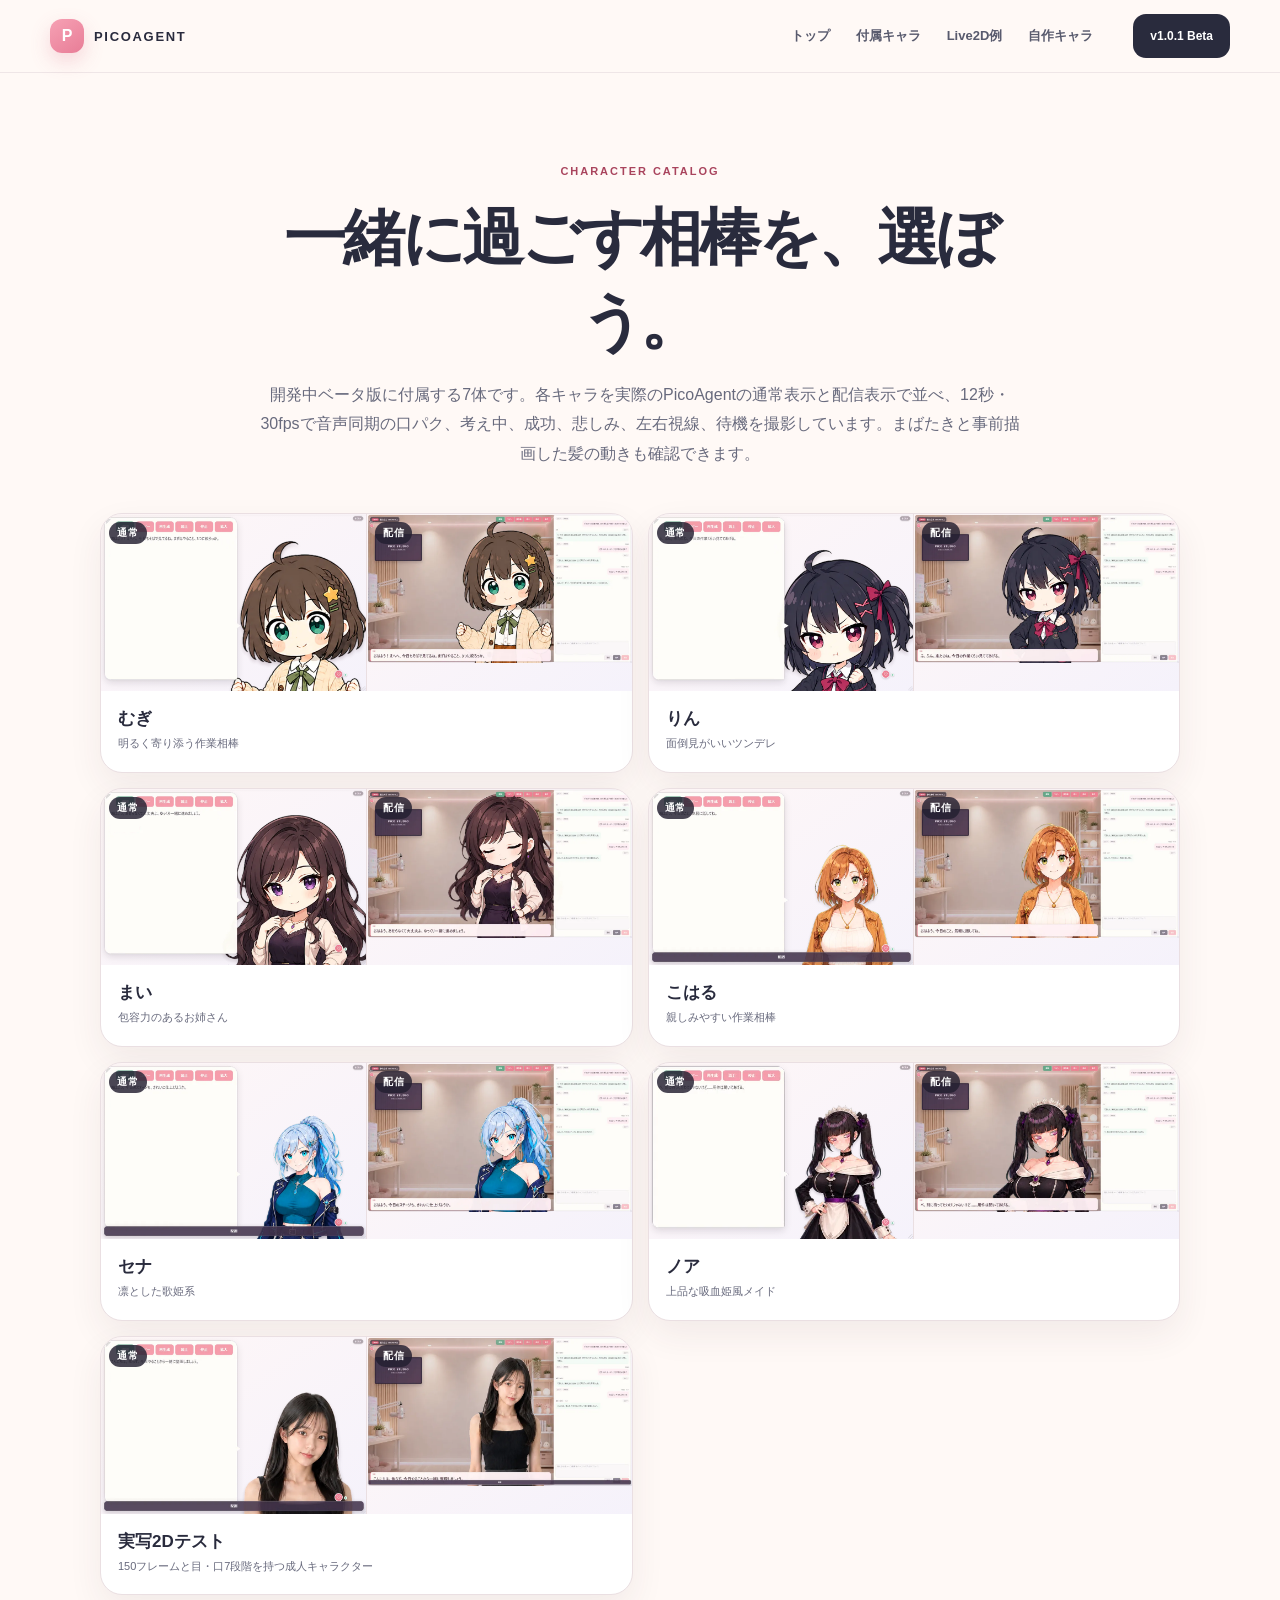
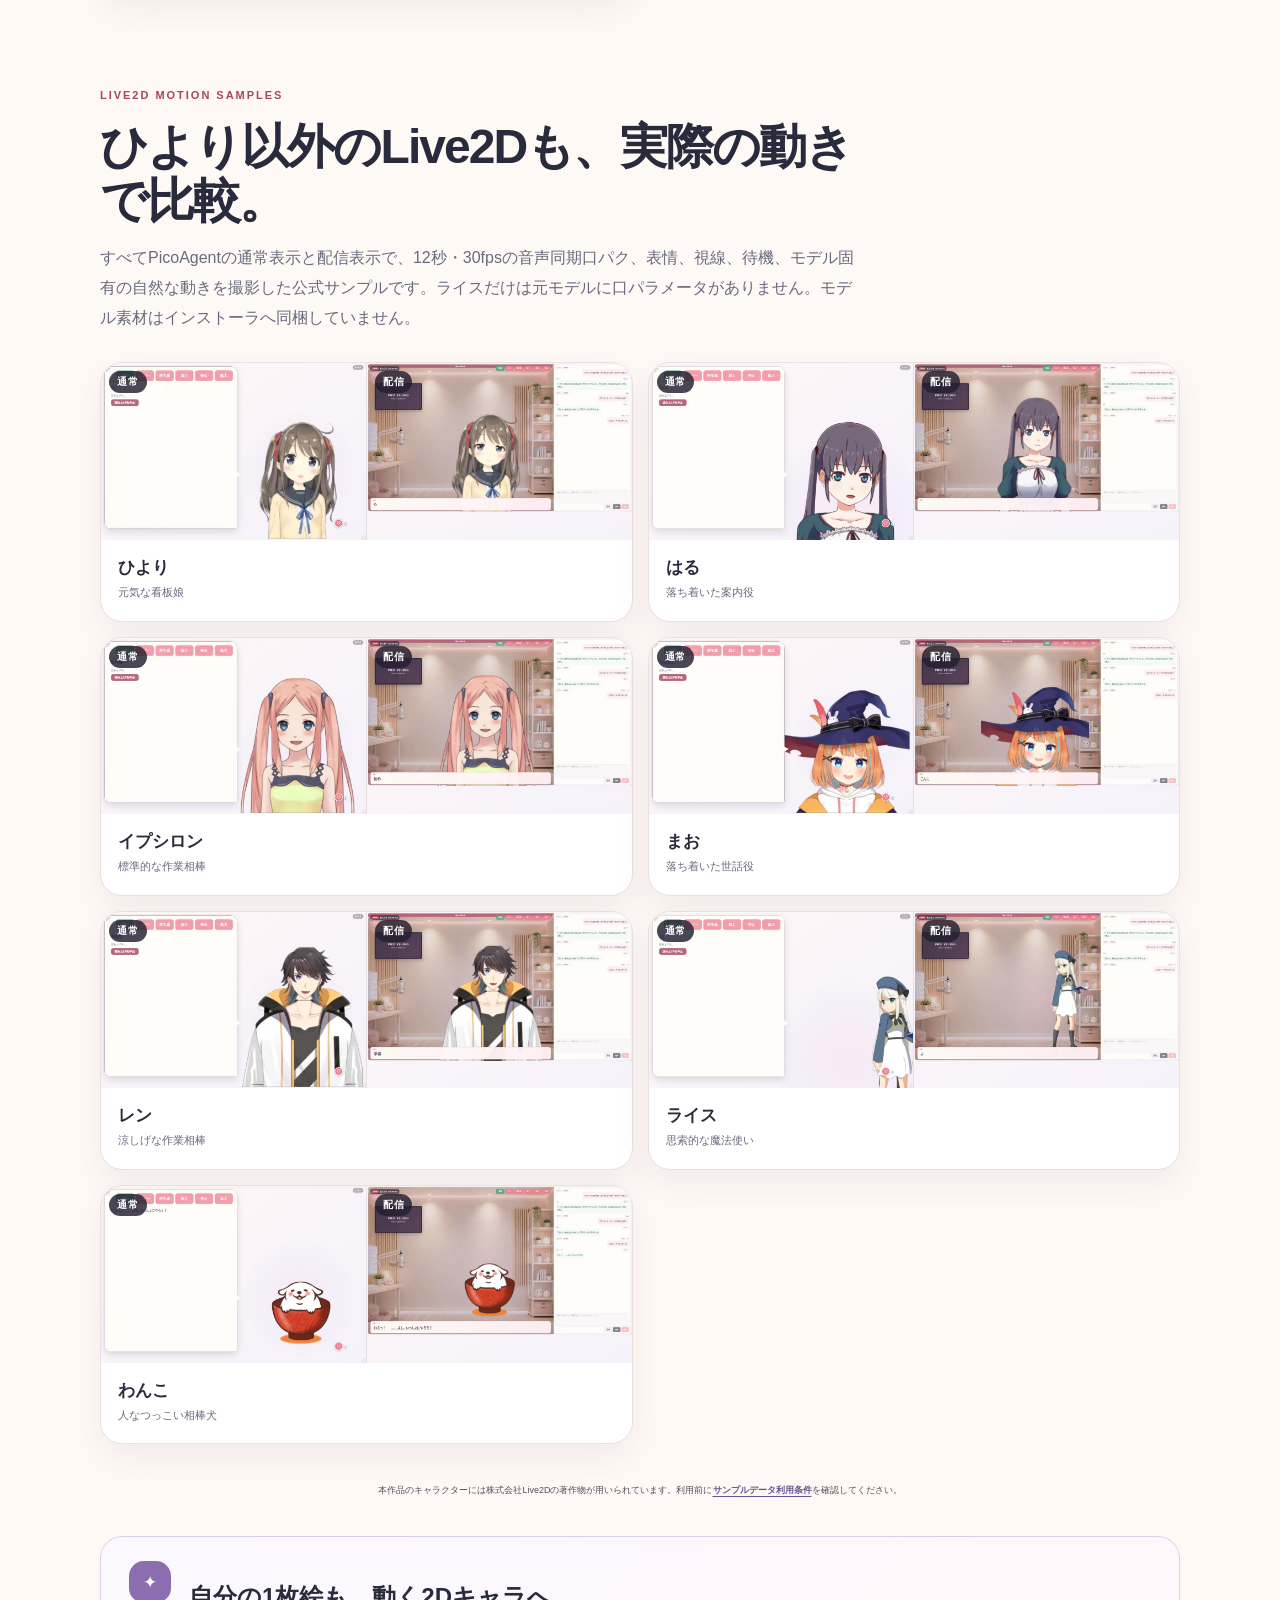
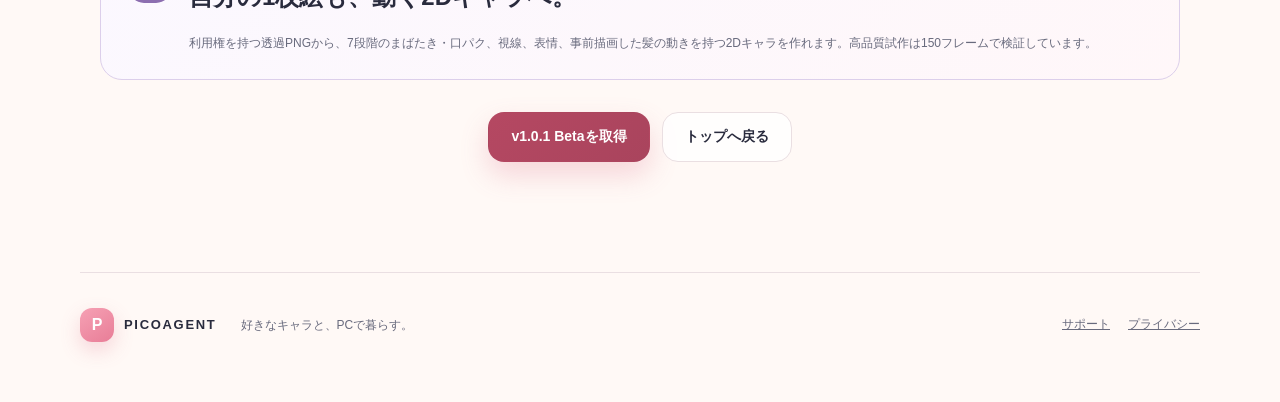
==== characters.html @ e6e745fe "release: v1.0.1 Betaを公開準備" ====
<!doctype html>
<html lang="ja">
<head>
  <meta charset="utf-8">
  <meta name="viewport" content="width=device-width,initial-scale=1">
  <meta name="description" content="PicoAgentベータ版に付属する7キャラクターとLive2D公式サンプル7体のモーション一覧。">
  <meta name="theme-color" content="#fff9f6">
  <title>キャラクター動作例 | PicoAgent</title>
  <link rel="stylesheet" href="style.css">
</head>
<body class="landing character-page">
  <a class="skip-link" href="#main">本文へ移動</a>
  <div class="site-shell">
    <header class="site-header" aria-label="サイトヘッダー">
      <a class="logo" href="index.html"><span class="logo-mark" aria-hidden="true">P</span><span>PICOAGENT</span></a>
      <nav class="site-nav" aria-label="ページナビゲーション"><a href="index.html">トップ</a><a href="#included">付属キャラ</a><a href="#live2d">Live2D例</a><a href="#creator">自作キャラ</a></nav>
      <a class="button small" href="https://github.com/benybeny777/PicoAgent-Distribution/releases/tag/v1.0.1">v1.0.1 Beta</a>
    </header>
  </div>
  <main id="main" class="character-catalog">
    <header class="catalog-hero">
      <p class="eyebrow">CHARACTER CATALOG</p>
      <h1>一緒に過ごす相棒を、選ぼう。</h1>
      <p>開発中ベータ版に付属する7体です。各キャラを実際のPicoAgentの通常表示と配信表示で並べ、12秒・30fpsで音声同期の口パク、考え中、成功、悲しみ、左右視線、待機を撮影しています。まばたきと事前描画した髪の動きも確認できます。</p>
    </header>
    <section id="included" class="character-grid character-grid-full" aria-label="付属キャラクター一覧">
      <article class="character-card"><div class="character-preview-pair"><figure><span>通常</span><img src="assets/character-mugi.webp" alt="むぎの通常表示モーション" decoding="async"></figure><figure><span>配信</span><img src="assets/character-mugi-stream.webp" alt="むぎの配信表示モーション" loading="lazy" decoding="async"></figure></div><div><h2>むぎ</h2><p>明るく寄り添う作業相棒</p></div></article>
      <article class="character-card"><div class="character-preview-pair"><figure><span>通常</span><img src="assets/character-rin.webp" alt="りんの通常表示モーション" loading="lazy" decoding="async"></figure><figure><span>配信</span><img src="assets/character-rin-stream.webp" alt="りんの配信表示モーション" loading="lazy" decoding="async"></figure></div><div><h2>りん</h2><p>面倒見がいいツンデレ</p></div></article>
      <article class="character-card"><div class="character-preview-pair"><figure><span>通常</span><img src="assets/character-mai.webp" alt="まいの通常表示モーション" loading="lazy" decoding="async"></figure><figure><span>配信</span><img src="assets/character-mai-stream.webp" alt="まいの配信表示モーション" loading="lazy" decoding="async"></figure></div><div><h2>まい</h2><p>包容力のあるお姉さん</p></div></article>
      <article class="character-card"><div class="character-preview-pair"><figure><span>通常</span><img src="assets/character-koharu.webp" alt="こはるの通常表示モーション" loading="lazy" decoding="async"></figure><figure><span>配信</span><img src="assets/character-koharu-stream.webp" alt="こはるの配信表示モーション" loading="lazy" decoding="async"></figure></div><div><h2>こはる</h2><p>親しみやすい作業相棒</p></div></article>
      <article class="character-card"><div class="character-preview-pair"><figure><span>通常</span><img src="assets/character-sena.webp" alt="セナの通常表示モーション" loading="lazy" decoding="async"></figure><figure><span>配信</span><img src="assets/character-sena-stream.webp" alt="セナの配信表示モーション" loading="lazy" decoding="async"></figure></div><div><h2>セナ</h2><p>凛とした歌姫系</p></div></article>
      <article class="character-card"><div class="character-preview-pair"><figure><span>通常</span><img src="assets/character-noa.webp" alt="ノアの通常表示モーション" loading="lazy" decoding="async"></figure><figure><span>配信</span><img src="assets/character-noa-stream.webp" alt="ノアの配信表示モーション" loading="lazy" decoding="async"></figure></div><div><h2>ノア</h2><p>上品な吸血姫風メイド</p></div></article>
      <article class="character-card"><div class="character-preview-pair"><figure><span>通常</span><img src="assets/character-photoreal-prototype.webp" alt="実写2Dテストキャラの通常表示モーション" loading="lazy" decoding="async"></figure><figure><span>配信</span><img src="assets/character-photoreal-prototype-stream.webp" alt="実写2Dテストキャラの配信表示モーション" loading="lazy" decoding="async"></figure></div><div><h2>実写2Dテスト</h2><p>150フレームと目・口7段階を持つ成人キャラクター</p></div></article>
    </section>
    <header class="catalog-section-heading" id="live2d">
      <p class="eyebrow">LIVE2D MOTION SAMPLES</p>
      <h2>ひより以外のLive2Dも、実際の動きで比較。</h2>
      <p>すべてPicoAgentの通常表示と配信表示で、12秒・30fpsの音声同期口パク、表情、視線、待機、モデル固有の自然な動きを撮影した公式サンプルです。ライスだけは元モデルに口パラメータがありません。モデル素材はインストーラへ同梱していません。</p>
    </header>
    <section class="character-grid character-grid-full" aria-label="Live2D動作例一覧">
      <article class="character-card"><div class="character-preview-pair"><figure><span>通常</span><img src="assets/character-hiyori.webp" alt="ひよりの通常Live2Dモーション" loading="lazy" decoding="async"></figure><figure><span>配信</span><img src="assets/character-hiyori-stream.webp" alt="ひよりの配信Live2Dモーション" loading="lazy" decoding="async"></figure></div><div><h2>ひより</h2><p>元気な看板娘</p></div></article>
      <article class="character-card"><div class="character-preview-pair"><figure><span>通常</span><img src="assets/character-haru.webp" alt="はるの通常Live2Dモーション" loading="lazy" decoding="async"></figure><figure><span>配信</span><img src="assets/character-haru-stream.webp" alt="はるの配信Live2Dモーション" loading="lazy" decoding="async"></figure></div><div><h2>はる</h2><p>落ち着いた案内役</p></div></article>
      <article class="character-card"><div class="character-preview-pair"><figure><span>通常</span><img src="assets/character-epsilon.webp" alt="イプシロンの通常Live2Dモーション" loading="lazy" decoding="async"></figure><figure><span>配信</span><img src="assets/character-epsilon-stream.webp" alt="イプシロンの配信Live2Dモーション" loading="lazy" decoding="async"></figure></div><div><h2>イプシロン</h2><p>標準的な作業相棒</p></div></article>
      <article class="character-card"><div class="character-preview-pair"><figure><span>通常</span><img src="assets/character-mao.webp" alt="まおの通常Live2Dモーション" loading="lazy" decoding="async"></figure><figure><span>配信</span><img src="assets/character-mao-stream.webp" alt="まおの配信Live2Dモーション" loading="lazy" decoding="async"></figure></div><div><h2>まお</h2><p>落ち着いた世話役</p></div></article>
      <article class="character-card"><div class="character-preview-pair"><figure><span>通常</span><img src="assets/character-ren.webp" alt="レンの通常Live2Dモーション" loading="lazy" decoding="async"></figure><figure><span>配信</span><img src="assets/character-ren-stream.webp" alt="レンの配信Live2Dモーション" loading="lazy" decoding="async"></figure></div><div><h2>レン</h2><p>涼しげな作業相棒</p></div></article>
      <article class="character-card"><div class="character-preview-pair"><figure><span>通常</span><img src="assets/character-rice.webp" alt="ライスの通常Live2Dモーション" loading="lazy" decoding="async"></figure><figure><span>配信</span><img src="assets/character-rice-stream.webp" alt="ライスの配信Live2Dモーション" loading="lazy" decoding="async"></figure></div><div><h2>ライス</h2><p>思索的な魔法使い</p></div></article>
      <article class="character-card"><div class="character-preview-pair"><figure><span>通常</span><img src="assets/character-wanko.webp" alt="わんこの通常Live2Dモーション" loading="lazy" decoding="async"></figure><figure><span>配信</span><img src="assets/character-wanko-stream.webp" alt="わんこの配信Live2Dモーション" loading="lazy" decoding="async"></figure></div><div><h2>わんこ</h2><p>人なつっこい相棒犬</p></div></article>
    </section>
    <p class="license-note catalog-license">本作品のキャラクターには株式会社Live2Dの著作物が用いられています。利用前に<a href="https://www.live2d.com/learn/sample/model-terms/">サンプルデータ利用条件</a>を確認してください。</p>
    <aside class="creator-note" id="creator"><span aria-hidden="true">✦</span><div><h2>自分の1枚絵も、動く2Dキャラへ。</h2><p>利用権を持つ透過PNGから、7段階のまばたき・口パク、視線、表情、事前描画した髪の動きを持つ2Dキャラを作れます。高品質試作は150フレームで検証しています。</p></div></aside>
    <p class="catalog-actions"><a class="button primary" href="https://github.com/benybeny777/PicoAgent-Distribution/releases/tag/v1.0.1">v1.0.1 Betaを取得</a><a class="button secondary" href="index.html">トップへ戻る</a></p>
  </main>
  <a class="mobile-download" href="https://github.com/benybeny777/PicoAgent-Distribution/releases/tag/v1.0.1"><span><b>v1.0.1 Beta</b><small>Windows 10 / 11</small></span><strong>無料で取得</strong></a>
  <footer class="site-footer"><a class="logo" href="index.html"><span class="logo-mark" aria-hidden="true">P</span><span>PICOAGENT</span></a><p>好きなキャラと、PCで暮らす。</p><nav><a href="support.html">サポート</a><a href="privacy.html">プライバシー</a></nav></footer>
</body>
</html>
---- style.css ----
:root {
  color-scheme: light;
  --ink: #292b3d;
  --sub: #686a7d;
  --pink: #b54862;
  --pink-dark: #a9445d;
  --pink-soft: #fff0f3;
  --mint: #87c8b3;
  --mint-soft: #ecf8f4;
  --lavender: #a89cd7;
  --lavender-soft: #f2effc;
  --cream: #fff9f6;
  --paper: #fffefd;
  --line: #eadfe2;
  --shadow: 0 24px 70px rgba(66, 42, 54, .11);
  --radius: 28px;
}

* { box-sizing: border-box; }
html { scroll-behavior: smooth; }
body {
  margin: 0;
  color: var(--ink);
  background: var(--cream);
  font-family: "Yu Gothic UI", "Hiragino Sans", "Noto Sans JP", sans-serif;
  -webkit-font-smoothing: antialiased;
}
img { display: block; max-width: 100%; }
a { color: inherit; }
p { line-height: 1.85; }
button, a { -webkit-tap-highlight-color: transparent; }
:focus-visible { outline: 3px solid rgba(239, 131, 157, .45); outline-offset: 4px; }
.skip-link { position: fixed; top: 8px; left: 8px; z-index: 100; min-height: 44px; padding: 10px 16px; display: inline-flex; align-items: center; border-radius: 10px; background: var(--ink); color: #fff; transform: translateY(-150%); }
.skip-link:focus { transform: none; }

.site-shell { position: sticky; top: 0; z-index: 20; background: rgba(255, 249, 246, .88); border-bottom: 1px solid rgba(234, 223, 226, .75); backdrop-filter: blur(18px); }
.site-header { width: min(1180px, calc(100% - 48px)); min-height: 72px; margin: 0 auto; display: flex; align-items: center; gap: 34px; }
.logo { display: inline-flex; min-height: 44px; align-items: center; gap: 10px; color: var(--ink); font-size: 13px; font-weight: 900; letter-spacing: .13em; text-decoration: none; }
.logo-mark { display: grid; width: 34px; height: 34px; place-items: center; border-radius: 12px; background: linear-gradient(145deg, #f6a1b4, #e87d97); box-shadow: 0 8px 20px rgba(218, 100, 127, .24); color: #fff; font-size: 16px; letter-spacing: 0; }
.site-nav { display: flex; align-items: center; gap: 26px; margin: 0 0 0 auto; }
.site-nav a { display: inline-flex; min-height: 44px; align-items: center; color: #585a6d; font-size: 13px; font-weight: 700; text-decoration: none; }
.site-nav a:hover { color: var(--pink-dark); }

.button { display: inline-flex; min-height: 50px; align-items: center; justify-content: center; gap: 18px; padding: 12px 22px; border: 1px solid transparent; border-radius: 16px; font-size: 14px; font-weight: 800; line-height: 1.35; text-align: center; text-decoration: none; transition: transform .18s ease, box-shadow .18s ease, background .18s ease; }
.button:hover { transform: translateY(-2px); }
.button.primary { background: linear-gradient(135deg, var(--pink), var(--pink-dark)); box-shadow: 0 13px 28px rgba(218, 100, 127, .24); color: #fff; }
.button.primary:hover { box-shadow: 0 16px 34px rgba(218, 100, 127, .3); }
.button.secondary { border-color: var(--line); background: rgba(255,255,255,.8); color: var(--ink); }
.button.small { min-height: 44px; margin-left: 6px; padding: 8px 16px; border-radius: 13px; background: var(--ink); color: #fff; font-size: 12px; }
.button.full { width: 100%; }
.button.disabled { border-color: #e7dfe2; background: #eee9eb; box-shadow: none; color: #625d65; cursor: default; }
.button.disabled:hover { transform: none; }
.actions { display: flex; flex-wrap: wrap; gap: 12px; }

.hero-section { width: min(1180px, calc(100% - 48px)); min-height: 710px; margin: 0 auto; padding: 82px 0 74px; display: grid; grid-template-columns: .9fr 1.1fr; align-items: center; gap: 62px; }
.eyebrow { margin: 0 0 16px; color: var(--pink-dark); font-size: 11px; font-weight: 900; letter-spacing: .18em; line-height: 1.5; }
.eyebrow span { display: inline-block; width: 7px; height: 7px; margin-right: 7px; border-radius: 50%; background: var(--pink); vertical-align: 1px; }
.hero-copy h1 { margin: 0; font-size: clamp(49px, 5.25vw, 74px); letter-spacing: -.06em; line-height: 1.15; }
.hero-copy h1 em { color: var(--pink-dark); font-style: normal; }
.hero-lead { max-width: 550px; margin: 25px 0 28px; color: var(--sub); font-size: 17px; }
.beta-full-note { display: inline-flex; align-items: center; gap: 9px; margin: -12px 0 22px; padding: 9px 13px; border: 1px solid #e7cad5; border-radius: 999px; background: #fff4f7; color: #754252; font-size: 11px; }
.beta-full-note b { color: var(--pink-dark); }
.trust-list { display: flex; flex-wrap: wrap; gap: 12px 20px; margin: 23px 0 0; padding: 0; color: #626476; font-size: 12px; font-weight: 700; list-style: none; }
.trust-list span { display: inline-grid; width: 19px; height: 19px; margin-right: 5px; place-items: center; border-radius: 50%; background: var(--mint-soft); color: #52a58a; }

.hero-visual { position: relative; min-height: 520px; }
.visual-glow { position: absolute; inset: 4% 1% 3% 3%; border-radius: 45% 55% 48% 52%; background: radial-gradient(circle at 45% 40%, #fff 0 18%, #f9dfe7 48%, #eae4f8 78%, transparent 79%); filter: blur(2px); }
.screen-card { position: absolute; overflow: hidden; border: 1px solid rgba(232, 208, 216, .9); border-radius: 24px; background: rgba(255, 255, 255, .93); box-shadow: var(--shadow); }
.main-screen { inset: 27px 18px 46px 30px; transform: rotate(.8deg); }
.screen-top { height: 38px; padding: 0 14px; display: flex; align-items: center; gap: 6px; border-bottom: 1px solid #f1e7ea; background: #fff; }
.screen-top span { width: 7px; height: 7px; border-radius: 50%; background: #f3b7c4; }
.screen-top span:nth-child(2) { background: #f3d99f; }
.screen-top span:nth-child(3) { background: #9fd3c2; }
.screen-top b { margin-left: auto; color: #98919a; font-size: 10px; }
.main-screen img { width: 100%; height: calc(100% - 38px); object-fit: contain; background: linear-gradient(145deg, #fff, #fffaf8); }
.main-screen picture, .live2d-frame picture { display: contents; }
.floating-card { position: absolute; z-index: 3; display: flex; align-items: center; gap: 10px; padding: 12px 15px; border: 1px solid rgba(255,255,255,.9); border-radius: 16px; background: rgba(255,255,255,.94); box-shadow: 0 15px 34px rgba(63, 46, 57, .13); font-size: 12px; }
.floating-card b, .floating-card small { display: block; }
.floating-card small { margin-top: 2px; color: var(--sub); font-size: 9px; }
.local-card { top: 8px; right: 0; }
.voice-card { bottom: 18px; left: 0; }
.status-dot { display: inline-block; width: 10px; height: 10px; border-radius: 50%; background: #70c8aa; box-shadow: 0 0 0 5px rgba(112, 200, 170, .15); }
.motion-mark { display: grid; width: 28px; height: 28px; place-items: center; border-radius: 10px; background: var(--pink-soft); color: var(--pink-dark); font-size: 20px; font-weight: 900; }
.visual-note { position: absolute; right: 32px; bottom: 1px; margin: 0; color: #9b8590; font-family: "Yu Mincho", serif; font-size: 12px; }

.section { width: min(1120px, calc(100% - 48px)); margin: 0 auto; padding: 108px 0; }
.section-heading { max-width: 660px; margin-bottom: 42px; }
.section-heading.centered { margin-right: auto; margin-left: auto; text-align: center; }
.section h2 { margin: 0; font-size: clamp(34px, 4vw, 50px); letter-spacing: -.045em; line-height: 1.34; }
.section-heading > p:last-child, .showcase-copy > p { color: var(--sub); }
.intro { width: 100%; padding-right: max(24px, calc((100% - 1120px)/2)); padding-left: max(24px, calc((100% - 1120px)/2)); background: var(--paper); }
.feature-grid { display: grid; grid-template-columns: repeat(3, 1fr); gap: 18px; }
.feature-card { position: relative; overflow: hidden; min-height: 315px; padding: 31px; border: 1px solid var(--line); border-radius: var(--radius); background: #fff; box-shadow: 0 15px 42px rgba(76, 50, 63, .06); }
.feature-card::after { content: ""; position: absolute; width: 145px; height: 145px; right: -46px; bottom: -55px; border-radius: 50%; background: currentColor; opacity: .075; }
.feature-card.coral { color: var(--pink-dark); }
.feature-card.mint { color: #4c9e83; }
.feature-card.lavender { color: #8374c1; }
.feature-icon { display: grid; width: 49px; height: 49px; margin-bottom: 32px; place-items: center; border-radius: 17px; background: currentColor; color: white; font-size: 23px; }
.card-kicker { margin: 0; font-size: 10px; font-weight: 900; letter-spacing: .16em; }
.feature-card h3 { margin: 4px 0 10px; color: var(--ink); font-size: 27px; }
.feature-card > p:last-child { margin: 0; color: var(--sub); font-size: 14px; }
.feature-list { display: flex; flex-wrap: wrap; justify-content: center; gap: 9px; max-width: 920px; margin: 28px auto 0; padding: 0; list-style: none; }
.feature-list li { padding: 9px 13px; border: 1px solid var(--line); border-radius: 999px; background: rgba(255,255,255,.72); color: #656170; font-size: 11px; font-weight: 700; }

.showcase { display: grid; grid-template-columns: .78fr 1.22fr; align-items: center; gap: 70px; }
.showcase-copy h2 { margin-bottom: 22px; }
.check-list { display: grid; gap: 12px; margin: 25px 0; padding: 0; list-style: none; }
.check-list li { position: relative; padding-left: 30px; color: #55586b; font-size: 14px; font-weight: 700; }
.check-list li::before { content: "✓"; position: absolute; left: 0; display: grid; width: 20px; height: 20px; place-items: center; border-radius: 50%; background: var(--mint-soft); color: #4eaa8b; font-size: 11px; }
.fine-print { padding-top: 18px; border-top: 1px solid var(--line); font-size: 11px; }
.live2d-frame { position: relative; overflow: hidden; min-height: 500px; margin: 0; padding: 34px 24px 16px; border-radius: 38px; background: linear-gradient(145deg, #e7e2f7, #f9dfe6 54%, #f8eee8); box-shadow: var(--shadow); }
.live2d-frame::before { content: ""; position: absolute; inset: 35px; border: 1px solid rgba(255,255,255,.55); border-radius: 30px; }
.live2d-frame img { position: relative; width: 100%; height: 410px; object-fit: contain; object-position: center bottom; filter: drop-shadow(0 17px 18px rgba(74,55,67,.1)); }
.frame-label { position: absolute; z-index: 2; top: 22px; right: 24px; display: flex; align-items: center; gap: 9px; padding: 9px 13px; border-radius: 99px; background: rgba(255,255,255,.85); color: #716b79; font-size: 9px; font-weight: 900; letter-spacing: .12em; }
.frame-label .status-dot { width: 7px; height: 7px; }
.motion-chips { position: absolute; z-index: 2; left: 24px; bottom: 78px; display: flex; flex-wrap: wrap; gap: 7px; }
.motion-chips span { padding: 7px 10px; border: 1px solid rgba(255,255,255,.85); border-radius: 99px; background: rgba(47,44,61,.7); color: #fff; font-size: 9px; font-weight: 800; backdrop-filter: blur(8px); }
.license-note { position: relative; margin: 7px 0 0; color: #514b58; font-size: 9px; line-height: 1.6; text-align: center; }
.license-note a { display: inline-flex; min-height: 44px; align-items: center; color: #65558f; font-weight: 800; text-underline-offset: 3px; }

.characters { padding-top: 72px; }
.character-grid { display: grid; grid-template-columns: repeat(4,1fr); gap: 15px; }
.character-card { overflow: hidden; min-width: 0; margin: 0; padding: 0; border: 1px solid var(--line); border-radius: 22px; background: #fff; box-shadow: 0 14px 35px rgba(68,44,55,.07); }
.character-card > img { display: block; width: 100%; aspect-ratio: 3 / 2; object-fit: contain; object-position: center; background: linear-gradient(145deg,#fff7f7,#f5f2fb); }
.character-card > div:not(.character-preview-pair) { padding: 16px 17px 18px; }
.character-preview-pair { display:grid; grid-template-columns:1fr 1fr; gap:1px; padding:0; background:var(--line); }
.character-preview-pair figure { position:relative; min-width:0; margin:0; background:linear-gradient(145deg,#fff7f7,#f5f2fb); }
.character-preview-pair img { display:block; width:100%; height:auto; object-fit:contain; }
.character-preview-pair span { position:absolute; z-index:2; top:8px; left:8px; padding:4px 8px; border-radius:999px; background:rgba(35,31,48,.82); color:#fff; font-size:10px; font-weight:800; letter-spacing:.08em; }
.character-card h3 { margin: 0 0 4px; font-size: 17px; }
.character-card h2 { margin: 0 0 4px; font-size: 17px; }
.character-card p { margin: 0; color: var(--sub); font-size: 11px; }
.character-grid-preview { max-width:850px; margin-right:auto; margin-left:auto; grid-template-columns:repeat(3,1fr); }
.character-more { margin:22px 0 0; text-align:center; }
.creator-note { display: flex; align-items: flex-start; gap: 18px; margin-top: 24px; padding: 24px 28px; border: 1px solid #dccfeb; border-radius: 22px; background: linear-gradient(135deg,#fbf8ff,#fff7f9); }
.creator-note > span { display: grid; flex: 0 0 auto; width: 42px; height: 42px; place-items: center; border-radius: 15px; background: #8c6eb0; color: #fff; font-size: 17px; }
.creator-note h3 { margin: 0 0 6px; font-size: 18px; }
.creator-note p { margin: 0; color: var(--sub); font-size: 12px; line-height: 1.8; }
.character-catalog { width:min(1080px,calc(100% - 48px)); margin:0 auto; padding:90px 0 110px; }
.catalog-hero { max-width:760px; margin:0 auto 45px; text-align:center; }
.catalog-hero h1 { margin:0; font-size:clamp(38px,5vw,62px); letter-spacing:-.05em; }
.catalog-hero > p:last-child { color:var(--sub); }
.catalog-section-heading { max-width:760px; margin:92px 0 30px; scroll-margin-top:100px; }
.catalog-section-heading h2 { margin:5px 0 14px; font-size:clamp(30px,4vw,48px); line-height:1.12; letter-spacing:-.04em; }
.catalog-section-heading > p:last-child { color:var(--sub); }
.catalog-license { margin:24px 0 0; }
.character-grid-full { grid-template-columns:repeat(2,1fr); }
.catalog-actions { display:flex; flex-wrap:wrap; justify-content:center; gap:12px; margin:32px 0 0; }

.layouts { width: 100%; padding-right: max(24px, calc((100% - 1120px)/2)); padding-left: max(24px, calc((100% - 1120px)/2)); background: #2e2e40; color: #fff; }
.layouts .section-heading > p:last-child { color: #bcbaca; }
.layout-gallery { display: grid; grid-template-columns: 1.18fr .82fr; gap: 18px; }
.layout-card { display: grid; grid-template-columns: 1.05fr .95fr; overflow: hidden; min-height: 250px; border: 1px solid rgba(255,255,255,.1); border-radius: 25px; background: #3a394c; }
.layout-card.wide { grid-row: span 2; grid-template-columns: 1fr; }
.layout-card img { width: 100%; height: 100%; min-height: 210px; object-fit: cover; object-position: top; }
.layout-card.wide img { height: 330px; }
.layout-card > div { padding: 25px; align-self: center; }
.layout-card span { color: #f2a1b4; font-size: 9px; font-weight: 900; letter-spacing: .16em; }
.layout-card h3 { margin: 7px 0 6px; font-size: 21px; }
.layout-card p { margin: 0; color: #bcbaca; font-size: 12px; }
.layout-more { margin: 24px 0 0; color: #9896aa; font-size: 12px; text-align: center; }

.privacy-panel { margin-top: 108px; padding: 62px; border: 1px solid #cce9df; border-radius: 36px; background: linear-gradient(135deg, #f1faf7, #fffefd); box-shadow: 0 22px 60px rgba(51, 115, 94, .08); }
.privacy-heading { display: flex; align-items: center; gap: 22px; }
.privacy-heading .eyebrow { color: #419777; }
.privacy-heading h2 { font-size: clamp(31px, 3.5vw, 43px); }
.shield { display: grid; flex: 0 0 auto; width: 62px; height: 62px; place-items: center; border-radius: 22px; background: var(--mint); box-shadow: 0 12px 25px rgba(74, 163, 133, .2); color: #fff; font-size: 24px; }
.privacy-lead { max-width: 850px; color: var(--sub); font-size: 16px; }
.privacy-points { display: grid; grid-template-columns: repeat(3, 1fr); gap: 16px; margin: 30px 0; }
.privacy-points div { padding: 19px; border: 1px solid #d9eee7; border-radius: 18px; background: rgba(255,255,255,.7); }
.privacy-points b, .privacy-points span { display: block; }
.privacy-points b { margin-bottom: 7px; font-size: 14px; }
.privacy-points span { color: var(--sub); font-size: 12px; line-height: 1.7; }
.text-link { display: inline-flex; min-height: 44px; align-items: center; color: #3e896f; font-size: 13px; font-weight: 800; text-underline-offset: 4px; }

.plans { padding-bottom: 80px; }
.plan-grid { display: grid; grid-template-columns: repeat(2, minmax(0, 420px)); justify-content: center; gap: 20px; }
.plan-card { position: relative; overflow: hidden; padding: 36px; border: 1px solid var(--line); border-radius: 28px; background: #fff; box-shadow: 0 18px 48px rgba(68,44,55,.07); }
.plan-card.pro { border-color: #e6ccda; background: linear-gradient(145deg, #fff, #fff6f8); }
.plan-label { margin: 0; color: var(--pink-dark); font-size: 10px; font-weight: 900; letter-spacing: .2em; }
.plan-card h3 { margin: 5px 0 24px; font-size: 25px; }
.price { min-height: 64px; margin: 0 0 23px; }
.price strong, .price span { display: block; }
.price strong { font-size: 33px; letter-spacing: -.04em; }
.price span { color: var(--sub); font-size: 11px; }
.plan-card ul { display: grid; gap: 12px; min-height: 150px; margin: 0 0 27px; padding: 23px 0 0; border-top: 1px solid var(--line); list-style: none; }
.plan-card li { position: relative; padding-left: 24px; color: #5e5f70; font-size: 13px; }
.plan-card li::before { content: "✓"; position: absolute; left: 0; color: var(--pink-dark); font-weight: 900; }
.plan-ribbon { position: absolute; top: 20px; right: -32px; width: 130px; padding: 7px 0; transform: rotate(42deg); background: var(--pink); color: #fff; font-size: 9px; font-weight: 900; text-align: center; }
.plan-note { margin: 25px auto 0; color: var(--sub); font-size: 11px; text-align: center; }

.guide { padding-top: 80px; }
.steps { display: grid; grid-template-columns: repeat(3, 1fr); gap: 18px; margin: 0; padding: 0; counter-reset: none; list-style: none; }
.steps li { min-height: 210px; padding: 28px; border: 1px solid var(--line); border-radius: 24px; background: #fff; }
.steps li > span { color: var(--pink); font-family: Georgia, serif; font-size: 33px; font-style: italic; }
.steps h3 { margin: 22px 0 8px; font-size: 19px; }
.steps p { margin: 0; color: var(--sub); font-size: 13px; }

.requirements { display: block; padding: 60px; border-top: 1px solid var(--line); border-bottom: 1px solid var(--line); }
.requirements h2 { font-size: 30px; }
.requirements-heading { max-width: 700px; margin-bottom: 28px; }
.requirements-heading > p:last-child { color: var(--sub); font-size: 13px; }
.spec-grid { display: grid; grid-template-columns: repeat(3,1fr); gap: 13px; }
.spec-card { min-height: 150px; margin: 0; padding: 21px; border: 1px solid var(--line); border-radius: 20px; background: #fff; box-shadow: none; }
.spec-card span { color: var(--pink-dark); font-size: 9px; font-weight: 900; letter-spacing: .12em; }
.spec-card h3 { margin: 16px 0 6px; font-size: 20px; }
.spec-card p { margin: 0; color: var(--ink); font-size: 12px; font-weight: 700; }
.spec-card small { display: block; margin-top: 7px; color: var(--sub); font-size: 10px; line-height: 1.6; }
.requirements dl { margin: 25px 0 0; }
.requirements dl div { display: grid; grid-template-columns: 100px 1fr; gap: 20px; padding: 15px 0; border-bottom: 1px solid var(--line); }
.requirements dt { font-size: 12px; font-weight: 900; }
.requirements dd { margin: 0; color: var(--sub); font-size: 12px; line-height: 1.75; }
.notice-links { display: flex; gap: 18px; margin-top: 15px; }
.notice-links a { display: inline-flex; min-height: 44px; align-items: center; color: var(--pink-dark); font-size: 12px; font-weight: 800; }

.final-cta { width: min(1120px, calc(100% - 48px)); margin: 108px auto; padding: 65px 70px; display: flex; align-items: center; justify-content: space-between; gap: 30px; border-radius: 38px; background: linear-gradient(135deg, #b54862, #86517e); box-shadow: 0 28px 60px rgba(133, 67, 96, .23); color: #fff; }
.final-cta .eyebrow { color: #fff2f5; }
.final-cta h2 { margin: 0; font-size: clamp(33px, 4vw, 48px); letter-spacing: -.04em; line-height: 1.35; }
.final-cta p:last-child { margin-bottom: 0; color: #fff1f4; }
.button.light { flex: 0 0 auto; background: #fff; box-shadow: none; color: var(--pink-dark); }
.button.light.disabled { border-color: rgba(255,255,255,.45); background: #eee9eb; color: #625d65; }
.mobile-download { display:none; }

.site-footer { width: min(1120px, calc(100% - 48px)); margin: 0 auto; padding: 30px 0 55px; display: grid; grid-template-columns: auto 1fr auto; align-items: center; gap: 24px; border-top: 1px solid var(--line); color: var(--sub); font-size: 12px; }
.site-footer p { margin: 0; }
.site-footer nav { display: flex; gap: 18px; }
.site-footer nav a { display: inline-flex; min-height: 44px; align-items: center; color: var(--sub); }
.site-footer small { grid-column: 1 / -1; }

/* サポート・規約ページ */
body:not(.landing) > header, body:not(.landing) > main, body:not(.landing) > footer { width: min(940px, calc(100% - 40px)); margin-right: auto; margin-left: auto; }
body:not(.landing) > header { padding: 72px 0 34px; }
.brand { color: var(--pink-dark); font-size: 14px; font-weight: 800; letter-spacing: .12em; }
body:not(.landing) > header h1 { margin: 12px 0; font-size: clamp(36px, 6vw, 58px); }
body:not(.landing) nav { display: flex; flex-wrap: wrap; gap: 18px; margin-top: 20px; }
body:not(.landing) nav a { display: inline-flex; min-height: 44px; align-items: center; color: var(--ink); }
article { margin-bottom: 24px; padding: 30px; border: 1px solid var(--line); border-radius: 22px; background: var(--paper); box-shadow: 0 12px 36px rgba(83,34,55,.05); }
article h1, article h2 { margin-top: 0; }
article h2:not(:first-child) { margin-top: 32px; }
article p, article li { color: var(--sub); line-height: 1.8; }
body:not(.landing) > footer { padding: 32px 0 56px; color: var(--sub); font-size: 13px; }

@media (max-width: 940px) {
  .site-nav { display: none; }
  .site-header { min-height: 64px; }
  .site-header .button { margin-left: auto; }
  .hero-section { min-height: auto; grid-template-columns: 1fr; gap: 35px; padding-top: 65px; }
  .hero-copy { max-width: 680px; }
  .hero-visual { min-height: 535px; }
  .feature-grid { grid-template-columns: 1fr; }
  .feature-card { min-height: 0; }
  .showcase { grid-template-columns: 1fr; gap: 35px; }
  .showcase-copy { max-width: 680px; }
  .character-grid { grid-template-columns: repeat(2,1fr); }
  .character-grid-preview { grid-template-columns:repeat(3,1fr); }
  .privacy-points { grid-template-columns: 1fr; }
  .requirements { padding: 45px 30px; }
  .spec-grid { grid-template-columns: repeat(2,1fr); }
}

@media (max-width: 720px) {
  body.landing { padding-bottom:84px; }
  .site-header, .hero-section, .section, .final-cta, .site-footer { width: min(100% - 32px, 1120px); }
  .site-header { min-height:58px; gap:10px; }
  .site-header .logo { font-size:10px; letter-spacing:.08em; }
  .site-header .logo-mark { width:30px; height:30px; border-radius:10px; }
  .site-header .button { display:inline-flex; min-height:40px; margin-left:auto; padding:7px 11px; font-size:10px; }
  .mobile-download { position:fixed; z-index:80; left:12px; right:12px; bottom:max(10px,env(safe-area-inset-bottom)); min-height:60px; display:flex; align-items:center; justify-content:space-between; gap:14px; padding:9px 12px 9px 17px; border:1px solid rgba(255,255,255,.65); border-radius:18px; background:rgba(44,42,59,.94); box-shadow:0 14px 38px rgba(41,30,38,.28); color:#fff; text-decoration:none; backdrop-filter:blur(16px); }
  .mobile-download span,.mobile-download b,.mobile-download small { display:block; }
  .mobile-download b { font-size:12px; }
  .mobile-download small { margin-top:2px; color:#d8d5df; font-size:9px; }
  .mobile-download strong { flex:0 0 auto; padding:10px 13px; border-radius:12px; background:linear-gradient(135deg,var(--pink),var(--pink-dark)); font-size:11px; }
  .hero-section { padding: 55px 0 60px; }
  .hero-copy h1 { font-size: clamp(42px, 13vw, 60px); }
  .hero-lead { font-size: 15px; }
  .hero-actions .button { width: 100%; }
  .trust-list { display: grid; }
  .hero-visual { min-height: 395px; }
  .main-screen { inset: 24px 4px 35px 8px; }
  .floating-card { padding: 9px 11px; }
  .voice-card { bottom: 5px; }
  .visual-note { display: none; }
  .section { padding-top: 76px; padding-bottom: 76px; }
  .intro, .layouts { width: 100%; padding-right: 16px; padding-left: 16px; }
  .section h2 { font-size: 33px; }
  .feature-card { padding: 27px; }
  .live2d-frame { min-height: 405px; padding: 20px 8px 14px; border-radius: 26px; }
  .live2d-frame img { height: 330px; }
  .motion-chips { left: 16px; bottom: 92px; }
  .character-grid { grid-template-columns: 1fr; }
  .character-grid-preview { grid-template-columns:1fr; }
  .character-catalog { width:calc(100% - 32px); padding:60px 0 80px; }
  .creator-note { padding: 20px; }
  .layout-gallery { grid-template-columns: 1fr; }
  .layout-card, .layout-card.wide { grid-row: auto; grid-template-columns: 1fr; }
  .layout-card img, .layout-card.wide img { height: auto; min-height: 0; aspect-ratio: 16 / 10; }
  .privacy-panel { width: calc(100% - 32px); margin-top: 76px; padding: 30px 22px; }
  .privacy-heading { align-items: flex-start; gap: 15px; }
  .shield { width: 48px; height: 48px; border-radius: 16px; }
  .privacy-heading h2 { font-size: 28px; }
  .plan-grid { grid-template-columns: 1fr; }
  .plan-card { padding: 30px 24px; }
  .steps { grid-template-columns: 1fr; }
  .steps li { min-height: 0; display: flex; gap: 22px; }
  .steps h3 { margin-top: 3px; }
  .requirements { width: calc(100% - 32px); padding: 40px 0; }
  .spec-grid { grid-template-columns: 1fr; }
  .requirements dl div { grid-template-columns: 1fr; gap: 6px; }
  .notice-links { flex-wrap: wrap; }
  .final-cta { margin-top: 76px; margin-bottom: 76px; padding: 42px 25px; display: block; }
  .final-cta .button { width: 100%; margin-top: 20px; }
  .site-footer { grid-template-columns: 1fr; }
  .site-footer nav { margin: 0; }
  .site-footer small { grid-column: auto; }
}

/* ── スキル一覧・AIモデル・声・開発者向け・ベータの制限・FAQ ───────────────── */
.skill-grid { display: grid; grid-template-columns: repeat(4, 1fr); gap: 14px; }
.skill-card { padding: 22px; border: 1px solid var(--line); border-radius: 20px; background: #fff; box-shadow: 0 12px 32px rgba(76, 50, 63, .05); }
.skill-card h3 { margin: 0 0 10px; font-size: 16px; }
.skill-card p { margin: 0; color: var(--sub); font-size: 12.5px; line-height: 1.85; }
.skill-note { max-width: 760px; margin: 26px auto 0; color: var(--sub); font-size: 13px; text-align: center; }
.model-grid { display: grid; grid-template-columns: repeat(3, 1fr); gap: 18px; align-items: start; }
.model-card { padding: 28px; border: 1px solid var(--line); border-radius: var(--radius); background: #fff; box-shadow: 0 15px 42px rgba(76, 50, 63, .06); }
.model-card.featured { border-color: rgba(181, 72, 98, .35); background: var(--pink-soft); }
.model-card .card-kicker { color: var(--pink-dark); }
.model-card h3 { margin: 10px 0 12px; font-size: 21px; }
.model-card p { margin: 0; color: var(--sub); font-size: 13.5px; }
.model-card ul { margin: 14px 0 0; padding-left: 18px; color: var(--sub); font-size: 12.5px; line-height: 1.9; }
.voice-grid { display: grid; grid-template-columns: repeat(3, 1fr); gap: 18px; }
.voice-grid article { padding: 26px; border: 1px solid var(--line); border-radius: 22px; background: #fff; }
.voice-grid h3 { margin: 0 0 10px; font-size: 18px; }
.voice-grid p { margin: 0; color: var(--sub); font-size: 13.5px; }
/* 表示形式の絵は透過キャプチャなので、暗い面に置いて明るいUIが沈まないようにする。 */
.layout-rest { display: grid; grid-template-columns: repeat(5, 1fr); gap: 14px; margin-top: 18px; }
.layout-rest figure { margin: 0; overflow: hidden; border: 1px solid rgba(255,255,255,.1); border-radius: 18px; background: #3a394c; }
.layout-rest img { width: 100%; height: 156px; padding: 12px 12px 0; box-sizing: border-box; object-fit: contain; object-position: center bottom; }
.layout-rest figcaption { padding: 14px 16px 16px; color: #bcbaca; font-size: 11.5px; line-height: 1.7; }
.layout-rest figcaption b { display: block; margin-bottom: 3px; color: #fff; font-size: 13px; }
.dev-grid { display: grid; grid-template-columns: repeat(3, 1fr); gap: 18px; }
.dev-grid article { padding: 26px; border: 1px solid var(--line); border-radius: 22px; background: #fff; }
.dev-grid h3 { margin: 0 0 10px; font-size: 18px; }
.dev-grid p { margin: 0; color: var(--sub); font-size: 13.5px; }
.dev-grid code, .faq-list code { padding: 2px 6px; border-radius: 6px; background: var(--pink-soft); color: var(--pink-dark); font-size: 12px; }
.limit-list { max-width: 820px; margin: 0 auto; padding: 0; list-style: none; display: grid; gap: 12px; }
.limit-list li { padding: 18px 22px; border: 1px solid var(--line); border-radius: 18px; background: #fff; color: var(--sub); font-size: 13.5px; line-height: 1.85; }
.limit-list b { display: block; margin-bottom: 4px; color: var(--ink); font-size: 15px; }
.faq-list { max-width: 820px; margin: 0 auto; display: grid; gap: 12px; }
.faq-list details { border: 1px solid var(--line); border-radius: 18px; background: #fff; }
.faq-list summary { min-height: 44px; padding: 18px 22px; display: flex; align-items: center; justify-content: space-between; gap: 16px; color: var(--ink); font-size: 15px; font-weight: 700; cursor: pointer; list-style: none; }
.faq-list summary::-webkit-details-marker { display: none; }
.faq-list summary::after { content: "＋"; flex: 0 0 auto; color: var(--pink-dark); font-size: 17px; }
.faq-list details[open] summary::after { content: "−"; }
.faq-list p { margin: 0; padding: 0 22px 20px; color: var(--sub); font-size: 13.5px; line-height: 1.9; }

@media (max-width: 940px) {
  .skill-grid { grid-template-columns: repeat(2, 1fr); }
  .model-grid, .voice-grid, .dev-grid { grid-template-columns: 1fr; }
  .layout-rest { grid-template-columns: repeat(2, 1fr); }
}

@media (max-width: 720px) {
  .skill-grid, .layout-rest { grid-template-columns: 1fr; }
  .layout-rest img { height: auto; }
}

@media (prefers-reduced-motion: reduce) {
  html { scroll-behavior: auto; }
  *, *::before, *::after { transition-duration: .01ms !important; }
}
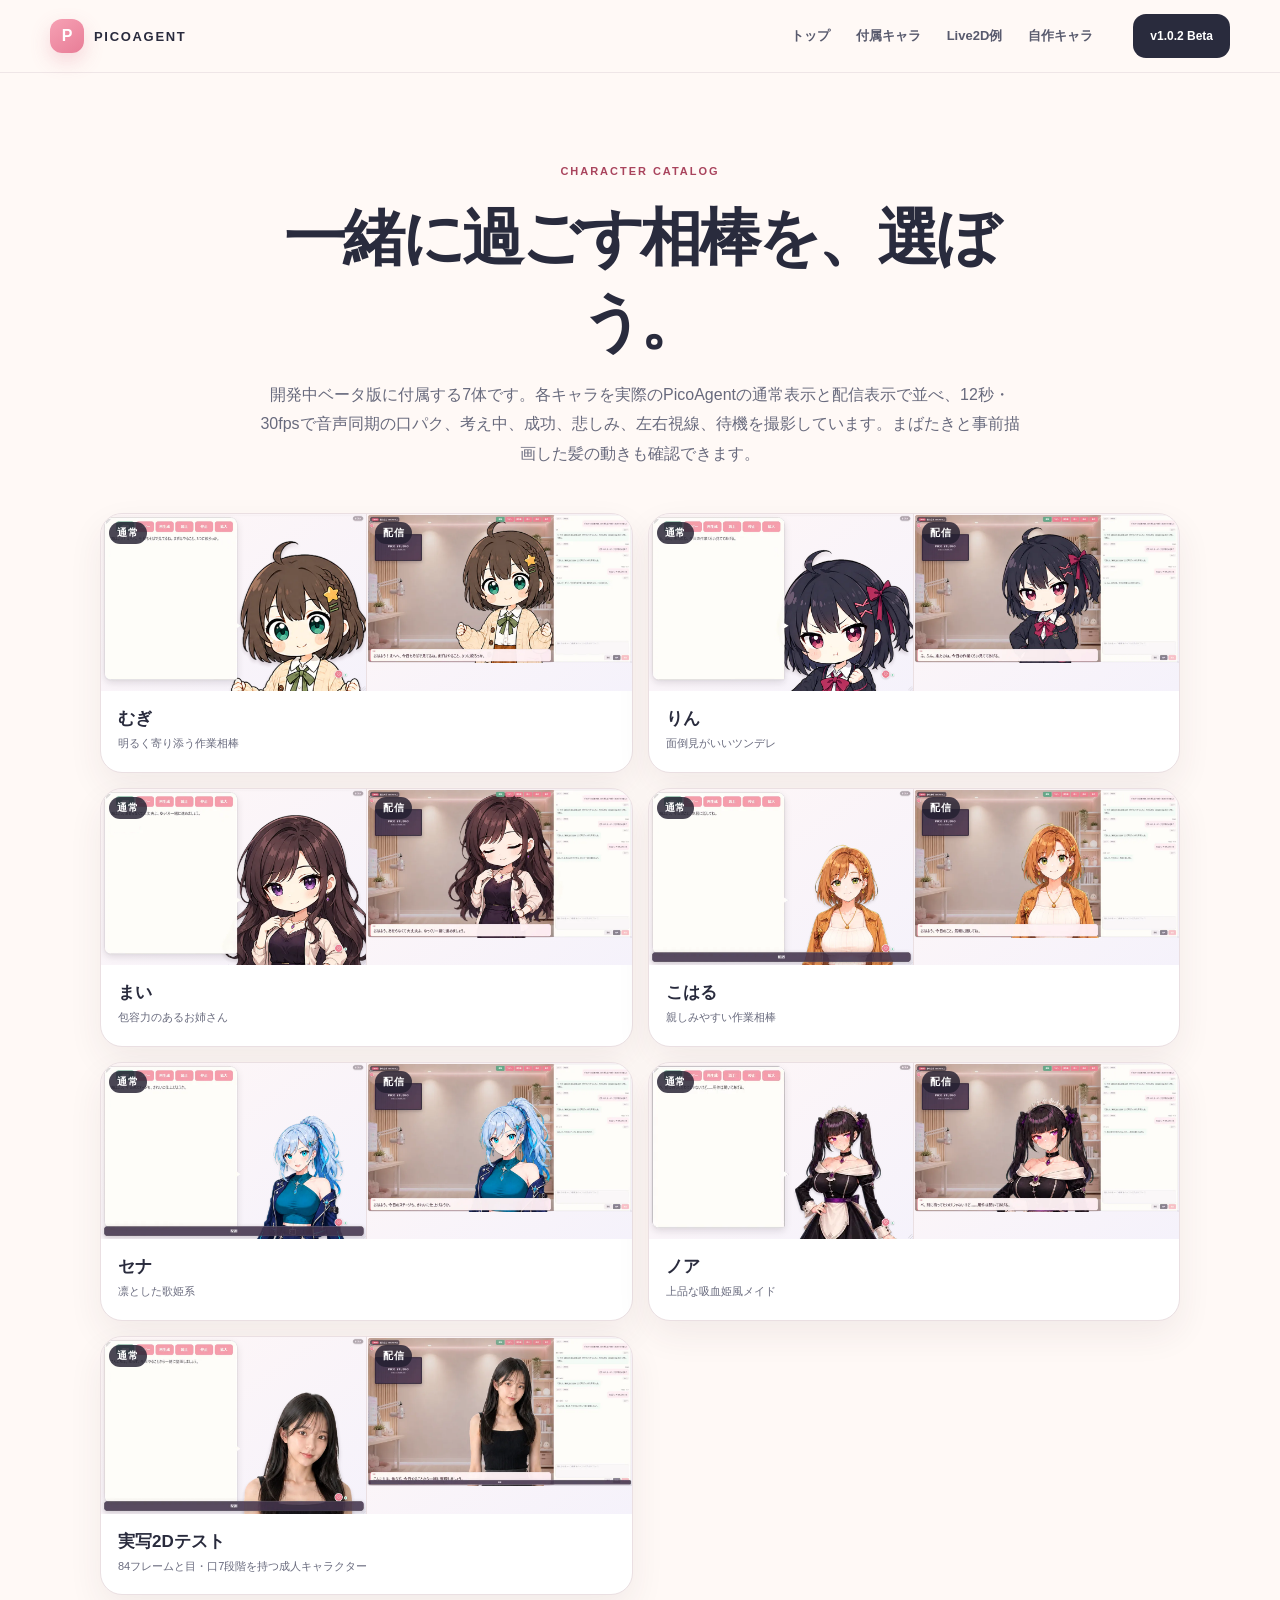
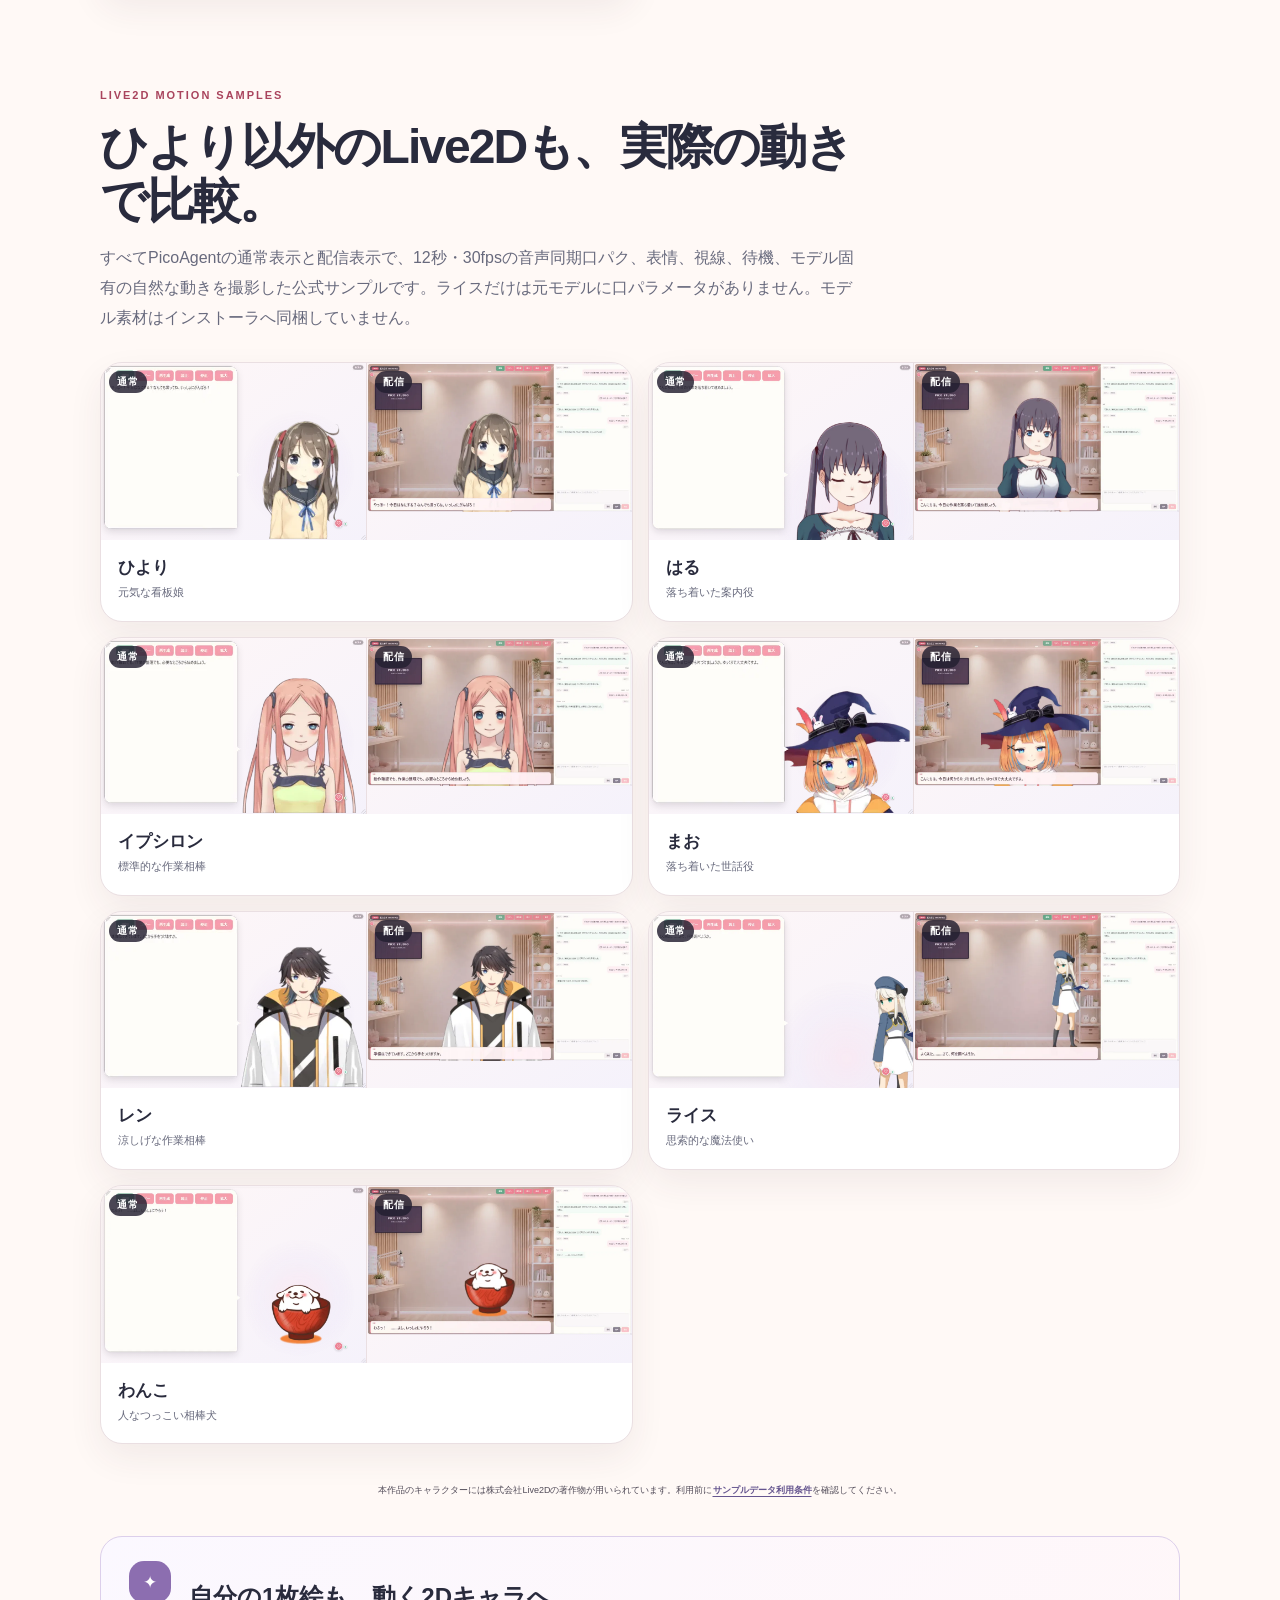
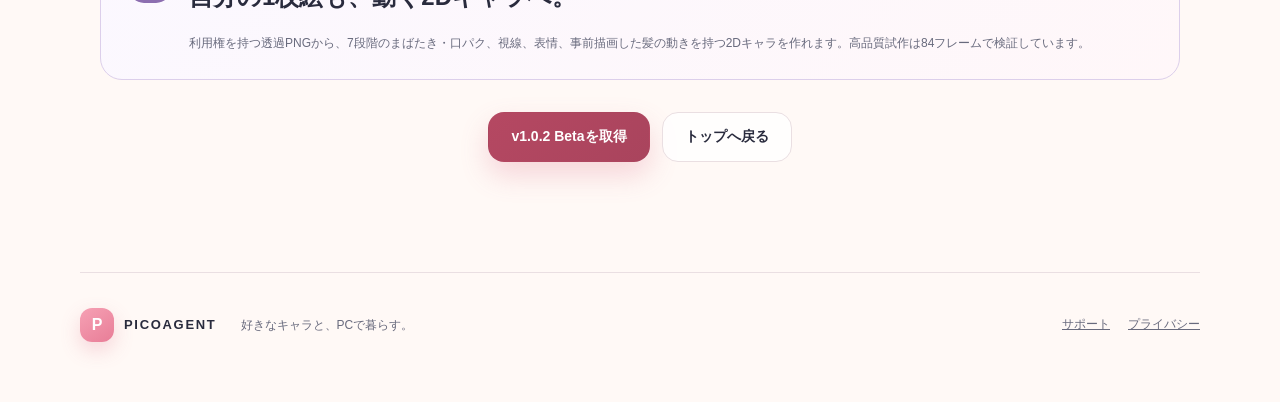
==== commit b49c2dfe: "release: v1.0.2 Betaの公開ページを同期" ====
--- a/characters.html
+++ b/characters.html
@@ -14,7 +14,7 @@
     <header class="site-header" aria-label="サイトヘッダー">
       <a class="logo" href="index.html"><span class="logo-mark" aria-hidden="true">P</span><span>PICOAGENT</span></a>
       <nav class="site-nav" aria-label="ページナビゲーション"><a href="index.html">トップ</a><a href="#included">付属キャラ</a><a href="#live2d">Live2D例</a><a href="#creator">自作キャラ</a></nav>
-      <a class="button small" href="https://github.com/benybeny777/PicoAgent-Distribution/releases/tag/v1.0.1">v1.0.1 Beta</a>
+      <a class="button small" href="https://github.com/benybeny777/PicoAgent-Distribution/releases/tag/v1.0.2">v1.0.2 Beta</a>
     </header>
   </div>
   <main id="main" class="character-catalog">
@@ -30,7 +30,7 @@
       <article class="character-card"><div class="character-preview-pair"><figure><span>通常</span><img src="assets/character-koharu.webp" alt="こはるの通常表示モーション" loading="lazy" decoding="async"></figure><figure><span>配信</span><img src="assets/character-koharu-stream.webp" alt="こはるの配信表示モーション" loading="lazy" decoding="async"></figure></div><div><h2>こはる</h2><p>親しみやすい作業相棒</p></div></article>
       <article class="character-card"><div class="character-preview-pair"><figure><span>通常</span><img src="assets/character-sena.webp" alt="セナの通常表示モーション" loading="lazy" decoding="async"></figure><figure><span>配信</span><img src="assets/character-sena-stream.webp" alt="セナの配信表示モーション" loading="lazy" decoding="async"></figure></div><div><h2>セナ</h2><p>凛とした歌姫系</p></div></article>
       <article class="character-card"><div class="character-preview-pair"><figure><span>通常</span><img src="assets/character-noa.webp" alt="ノアの通常表示モーション" loading="lazy" decoding="async"></figure><figure><span>配信</span><img src="assets/character-noa-stream.webp" alt="ノアの配信表示モーション" loading="lazy" decoding="async"></figure></div><div><h2>ノア</h2><p>上品な吸血姫風メイド</p></div></article>
-      <article class="character-card"><div class="character-preview-pair"><figure><span>通常</span><img src="assets/character-photoreal-prototype.webp" alt="実写2Dテストキャラの通常表示モーション" loading="lazy" decoding="async"></figure><figure><span>配信</span><img src="assets/character-photoreal-prototype-stream.webp" alt="実写2Dテストキャラの配信表示モーション" loading="lazy" decoding="async"></figure></div><div><h2>実写2Dテスト</h2><p>150フレームと目・口7段階を持つ成人キャラクター</p></div></article>
+      <article class="character-card"><div class="character-preview-pair"><figure><span>通常</span><img src="assets/character-photoreal-prototype.webp" alt="実写2Dテストキャラの通常表示モーション" loading="lazy" decoding="async"></figure><figure><span>配信</span><img src="assets/character-photoreal-prototype-stream.webp" alt="実写2Dテストキャラの配信表示モーション" loading="lazy" decoding="async"></figure></div><div><h2>実写2Dテスト</h2><p>84フレームと目・口7段階を持つ成人キャラクター</p></div></article>
     </section>
     <header class="catalog-section-heading" id="live2d">
       <p class="eyebrow">LIVE2D MOTION SAMPLES</p>
@@ -47,10 +47,10 @@
       <article class="character-card"><div class="character-preview-pair"><figure><span>通常</span><img src="assets/character-wanko.webp" alt="わんこの通常Live2Dモーション" loading="lazy" decoding="async"></figure><figure><span>配信</span><img src="assets/character-wanko-stream.webp" alt="わんこの配信Live2Dモーション" loading="lazy" decoding="async"></figure></div><div><h2>わんこ</h2><p>人なつっこい相棒犬</p></div></article>
     </section>
     <p class="license-note catalog-license">本作品のキャラクターには株式会社Live2Dの著作物が用いられています。利用前に<a href="https://www.live2d.com/learn/sample/model-terms/">サンプルデータ利用条件</a>を確認してください。</p>
-    <aside class="creator-note" id="creator"><span aria-hidden="true">✦</span><div><h2>自分の1枚絵も、動く2Dキャラへ。</h2><p>利用権を持つ透過PNGから、7段階のまばたき・口パク、視線、表情、事前描画した髪の動きを持つ2Dキャラを作れます。高品質試作は150フレームで検証しています。</p></div></aside>
-    <p class="catalog-actions"><a class="button primary" href="https://github.com/benybeny777/PicoAgent-Distribution/releases/tag/v1.0.1">v1.0.1 Betaを取得</a><a class="button secondary" href="index.html">トップへ戻る</a></p>
+    <aside class="creator-note" id="creator"><span aria-hidden="true">✦</span><div><h2>自分の1枚絵も、動く2Dキャラへ。</h2><p>利用権を持つ透過PNGから、7段階のまばたき・口パク、視線、表情、事前描画した髪の動きを持つ2Dキャラを作れます。高品質試作は84フレームで検証しています。</p></div></aside>
+    <p class="catalog-actions"><a class="button primary" href="https://github.com/benybeny777/PicoAgent-Distribution/releases/tag/v1.0.2">v1.0.2 Betaを取得</a><a class="button secondary" href="index.html">トップへ戻る</a></p>
   </main>
-  <a class="mobile-download" href="https://github.com/benybeny777/PicoAgent-Distribution/releases/tag/v1.0.1"><span><b>v1.0.1 Beta</b><small>Windows 10 / 11</small></span><strong>無料で取得</strong></a>
+  <a class="mobile-download" href="https://github.com/benybeny777/PicoAgent-Distribution/releases/tag/v1.0.2"><span><b>v1.0.2 Beta</b><small>Windows 10 / 11</small></span><strong>無料で取得</strong></a>
   <footer class="site-footer"><a class="logo" href="index.html"><span class="logo-mark" aria-hidden="true">P</span><span>PICOAGENT</span></a><p>好きなキャラと、PCで暮らす。</p><nav><a href="support.html">サポート</a><a href="privacy.html">プライバシー</a></nav></footer>
 </body>
 </html>
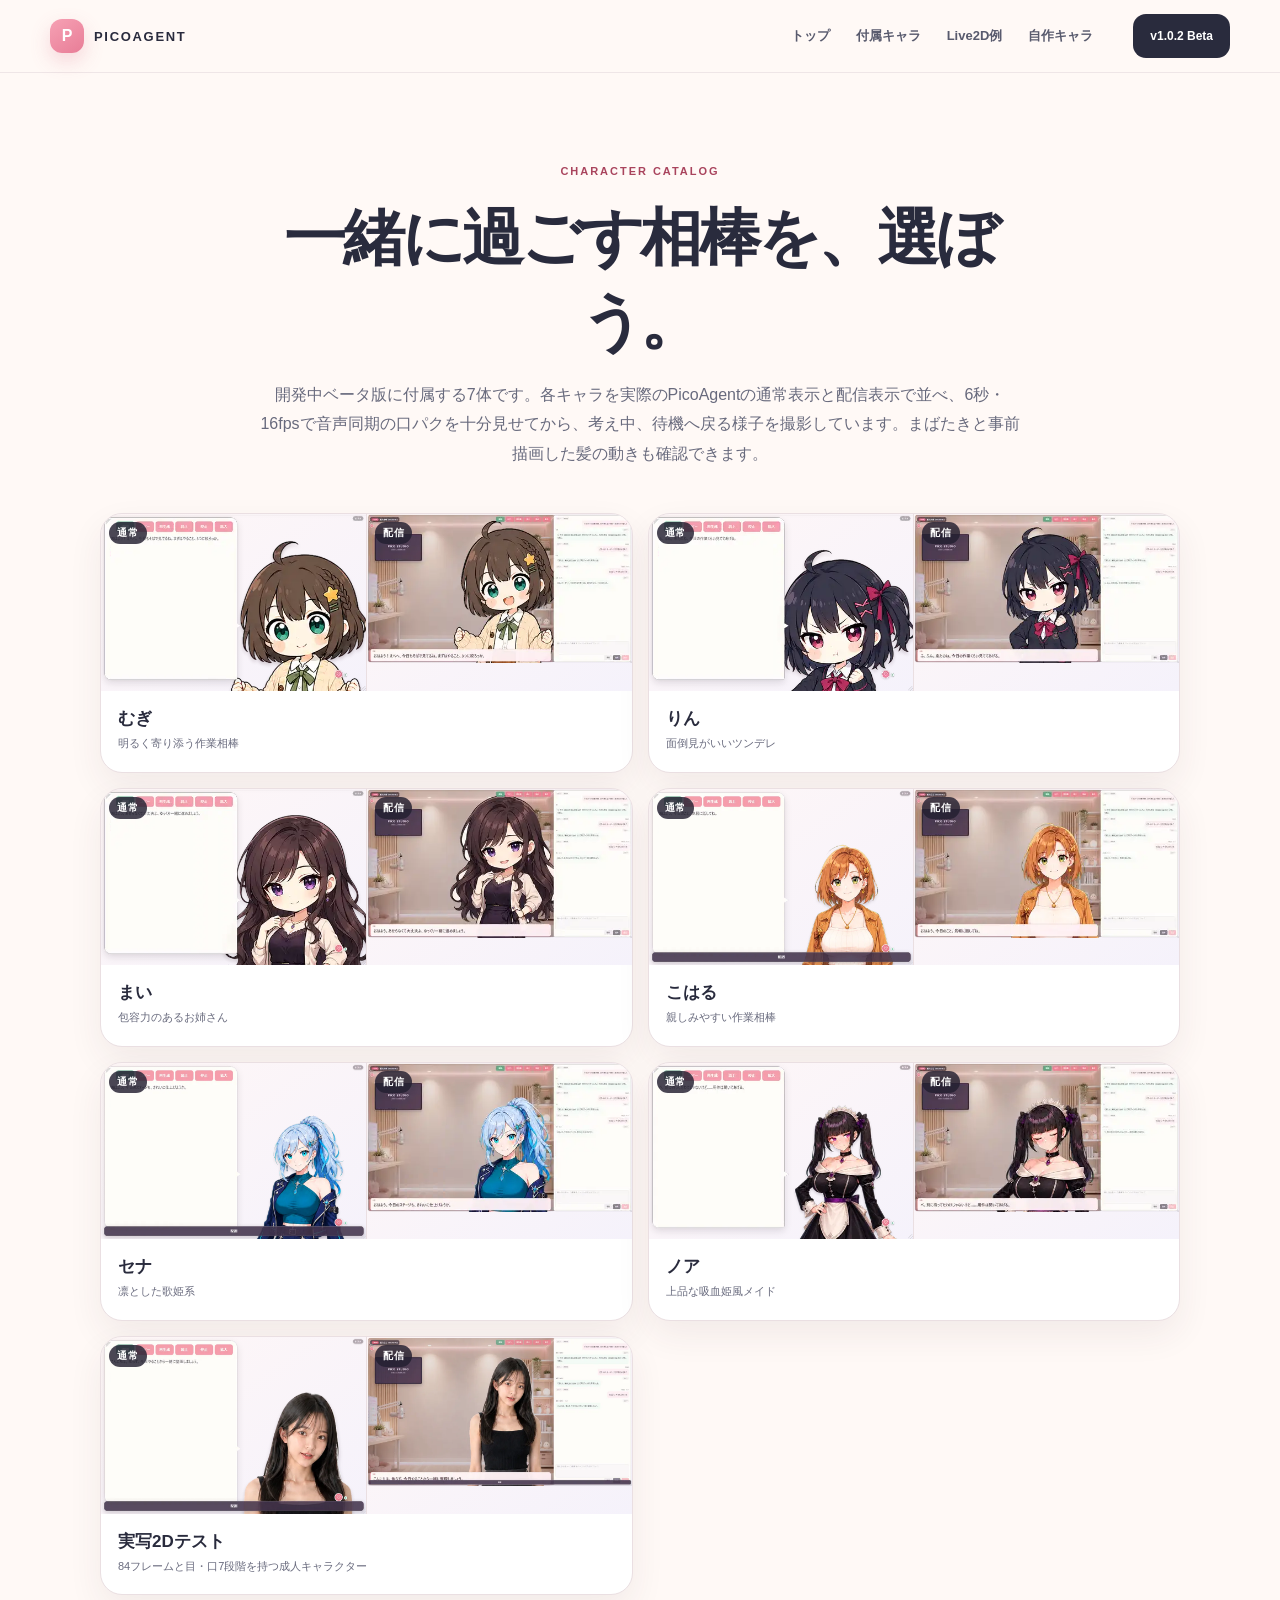
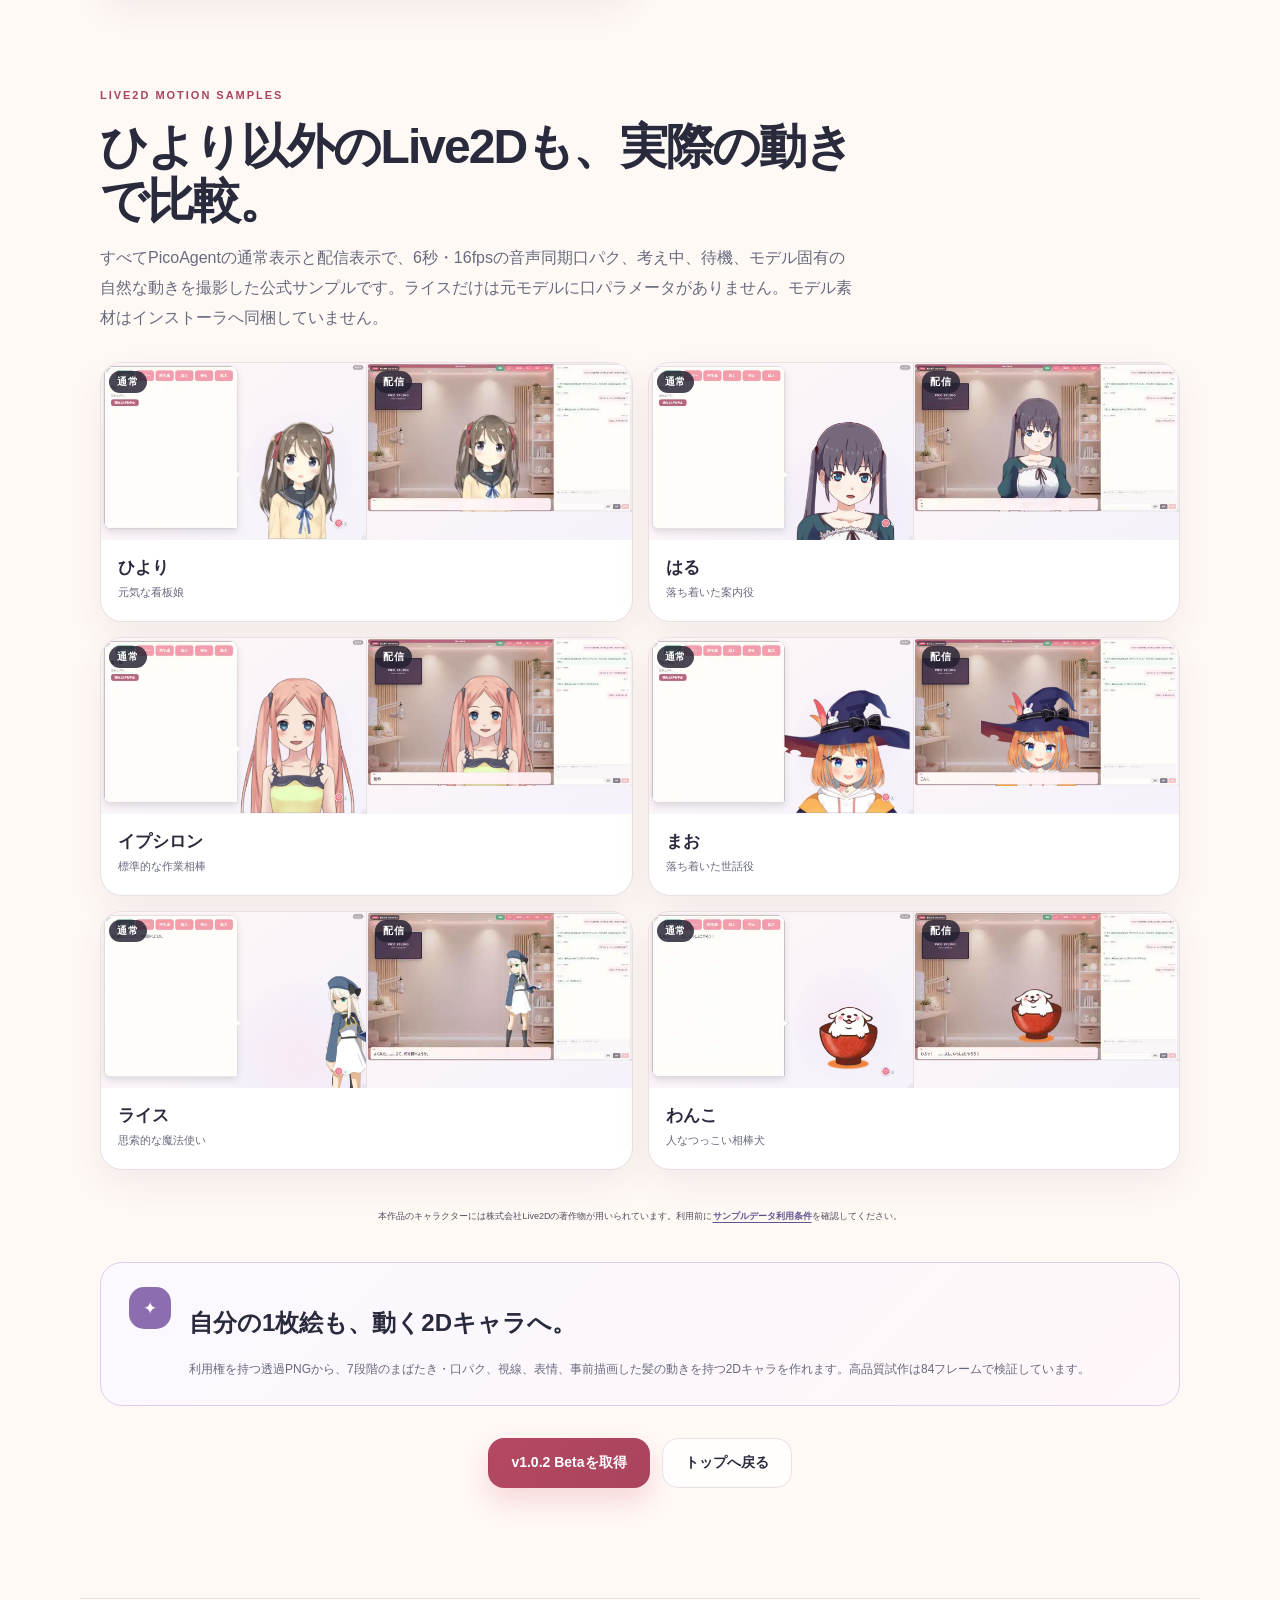
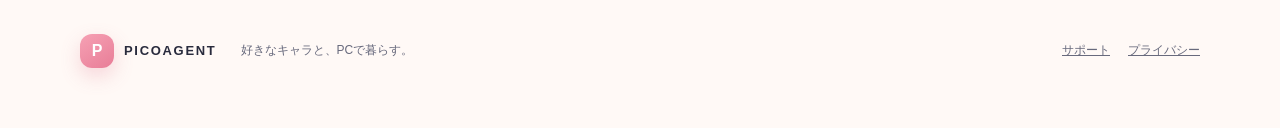
==== commit be3568ff: "fix: LPキャラクター動画を軽量化" ====
--- a/characters.html
+++ b/characters.html
@@ -21,7 +21,7 @@
     <header class="catalog-hero">
       <p class="eyebrow">CHARACTER CATALOG</p>
       <h1>一緒に過ごす相棒を、選ぼう。</h1>
-      <p>開発中ベータ版に付属する7体です。各キャラを実際のPicoAgentの通常表示と配信表示で並べ、12秒・30fpsで音声同期の口パク、考え中、成功、悲しみ、左右視線、待機を撮影しています。まばたきと事前描画した髪の動きも確認できます。</p>
+      <p>開発中ベータ版に付属する7体です。各キャラを実際のPicoAgentの通常表示と配信表示で並べ、6秒・16fpsで音声同期の口パクを十分見せてから、考え中、待機へ戻る様子を撮影しています。まばたきと事前描画した髪の動きも確認できます。</p>
     </header>
     <section id="included" class="character-grid character-grid-full" aria-label="付属キャラクター一覧">
       <article class="character-card"><div class="character-preview-pair"><figure><span>通常</span><img src="assets/character-mugi.webp" alt="むぎの通常表示モーション" decoding="async"></figure><figure><span>配信</span><img src="assets/character-mugi-stream.webp" alt="むぎの配信表示モーション" loading="lazy" decoding="async"></figure></div><div><h2>むぎ</h2><p>明るく寄り添う作業相棒</p></div></article>
@@ -35,14 +35,13 @@
     <header class="catalog-section-heading" id="live2d">
       <p class="eyebrow">LIVE2D MOTION SAMPLES</p>
       <h2>ひより以外のLive2Dも、実際の動きで比較。</h2>
-      <p>すべてPicoAgentの通常表示と配信表示で、12秒・30fpsの音声同期口パク、表情、視線、待機、モデル固有の自然な動きを撮影した公式サンプルです。ライスだけは元モデルに口パラメータがありません。モデル素材はインストーラへ同梱していません。</p>
+      <p>すべてPicoAgentの通常表示と配信表示で、6秒・16fpsの音声同期口パク、考え中、待機、モデル固有の自然な動きを撮影した公式サンプルです。ライスだけは元モデルに口パラメータがありません。モデル素材はインストーラへ同梱していません。</p>
     </header>
     <section class="character-grid character-grid-full" aria-label="Live2D動作例一覧">
       <article class="character-card"><div class="character-preview-pair"><figure><span>通常</span><img src="assets/character-hiyori.webp" alt="ひよりの通常Live2Dモーション" loading="lazy" decoding="async"></figure><figure><span>配信</span><img src="assets/character-hiyori-stream.webp" alt="ひよりの配信Live2Dモーション" loading="lazy" decoding="async"></figure></div><div><h2>ひより</h2><p>元気な看板娘</p></div></article>
       <article class="character-card"><div class="character-preview-pair"><figure><span>通常</span><img src="assets/character-haru.webp" alt="はるの通常Live2Dモーション" loading="lazy" decoding="async"></figure><figure><span>配信</span><img src="assets/character-haru-stream.webp" alt="はるの配信Live2Dモーション" loading="lazy" decoding="async"></figure></div><div><h2>はる</h2><p>落ち着いた案内役</p></div></article>
       <article class="character-card"><div class="character-preview-pair"><figure><span>通常</span><img src="assets/character-epsilon.webp" alt="イプシロンの通常Live2Dモーション" loading="lazy" decoding="async"></figure><figure><span>配信</span><img src="assets/character-epsilon-stream.webp" alt="イプシロンの配信Live2Dモーション" loading="lazy" decoding="async"></figure></div><div><h2>イプシロン</h2><p>標準的な作業相棒</p></div></article>
       <article class="character-card"><div class="character-preview-pair"><figure><span>通常</span><img src="assets/character-mao.webp" alt="まおの通常Live2Dモーション" loading="lazy" decoding="async"></figure><figure><span>配信</span><img src="assets/character-mao-stream.webp" alt="まおの配信Live2Dモーション" loading="lazy" decoding="async"></figure></div><div><h2>まお</h2><p>落ち着いた世話役</p></div></article>
-      <article class="character-card"><div class="character-preview-pair"><figure><span>通常</span><img src="assets/character-ren.webp" alt="レンの通常Live2Dモーション" loading="lazy" decoding="async"></figure><figure><span>配信</span><img src="assets/character-ren-stream.webp" alt="レンの配信Live2Dモーション" loading="lazy" decoding="async"></figure></div><div><h2>レン</h2><p>涼しげな作業相棒</p></div></article>
       <article class="character-card"><div class="character-preview-pair"><figure><span>通常</span><img src="assets/character-rice.webp" alt="ライスの通常Live2Dモーション" loading="lazy" decoding="async"></figure><figure><span>配信</span><img src="assets/character-rice-stream.webp" alt="ライスの配信Live2Dモーション" loading="lazy" decoding="async"></figure></div><div><h2>ライス</h2><p>思索的な魔法使い</p></div></article>
       <article class="character-card"><div class="character-preview-pair"><figure><span>通常</span><img src="assets/character-wanko.webp" alt="わんこの通常Live2Dモーション" loading="lazy" decoding="async"></figure><figure><span>配信</span><img src="assets/character-wanko-stream.webp" alt="わんこの配信Live2Dモーション" loading="lazy" decoding="async"></figure></div><div><h2>わんこ</h2><p>人なつっこい相棒犬</p></div></article>
     </section>
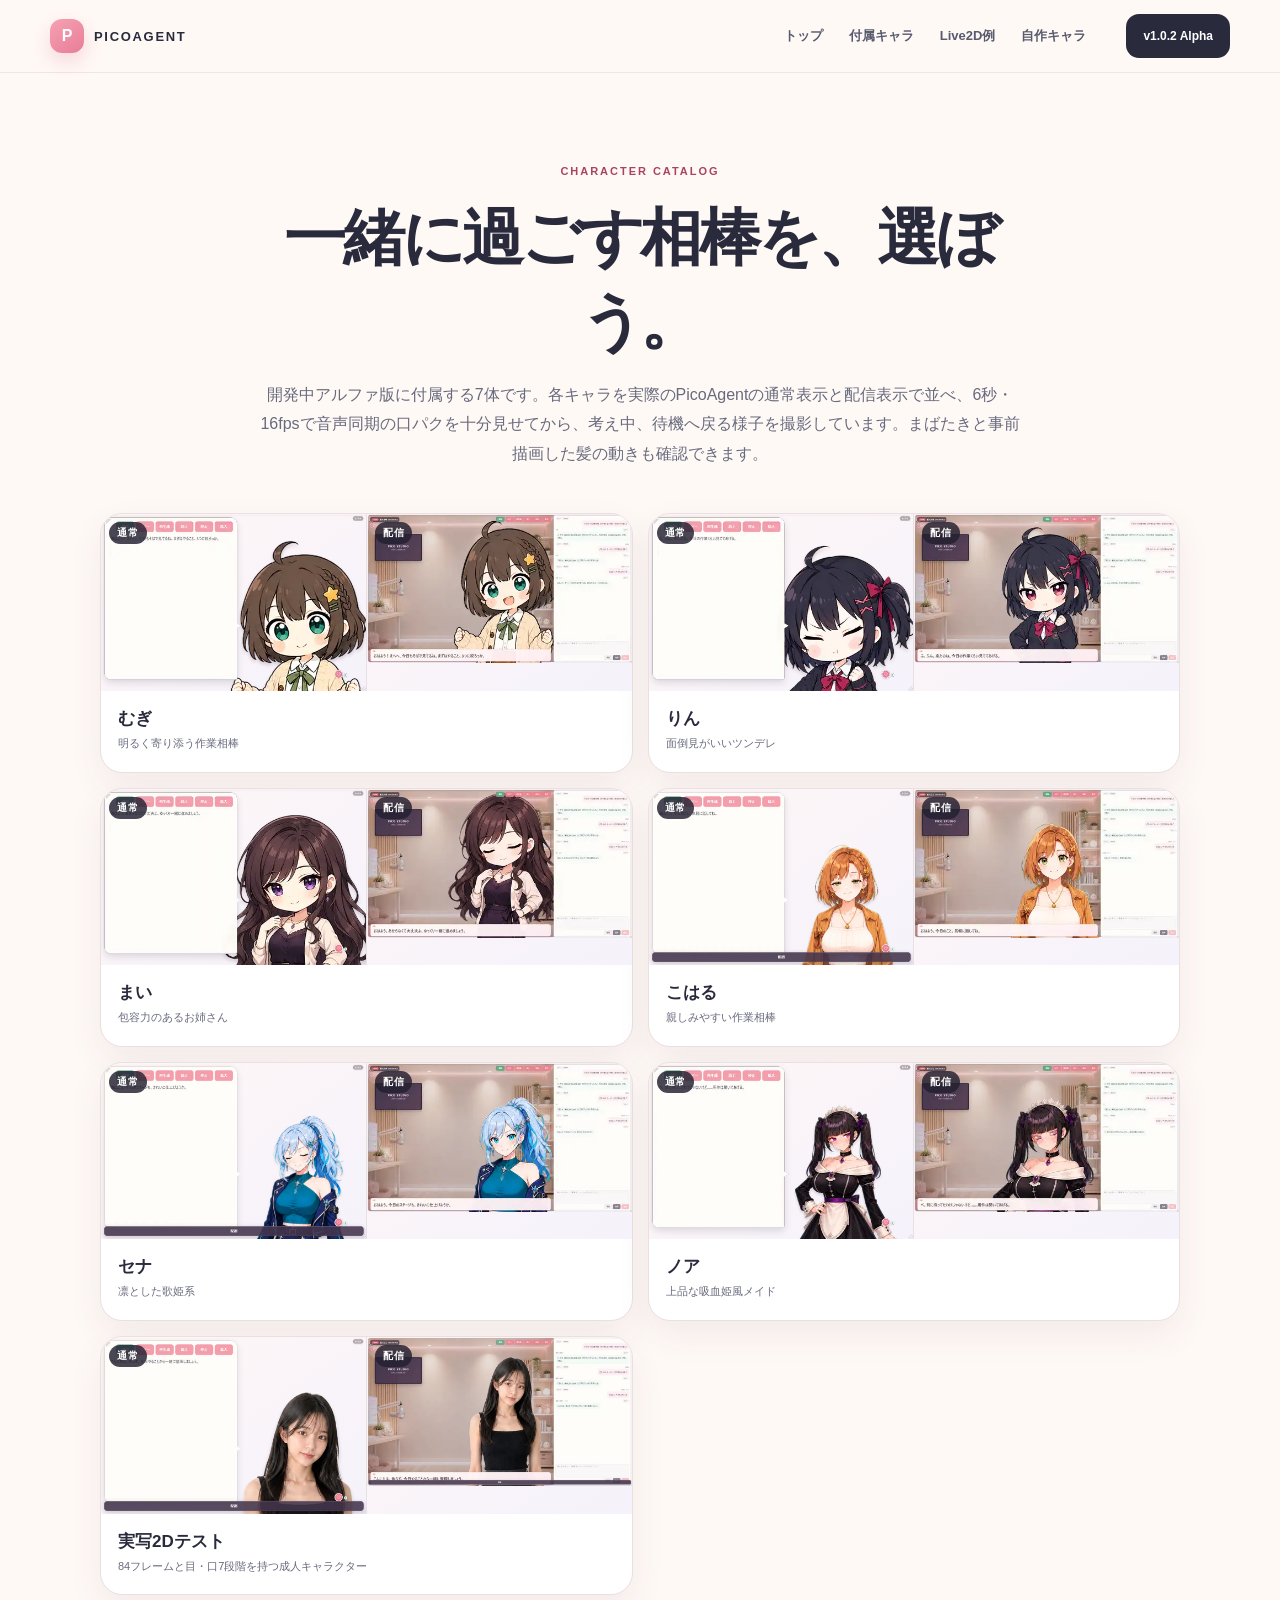
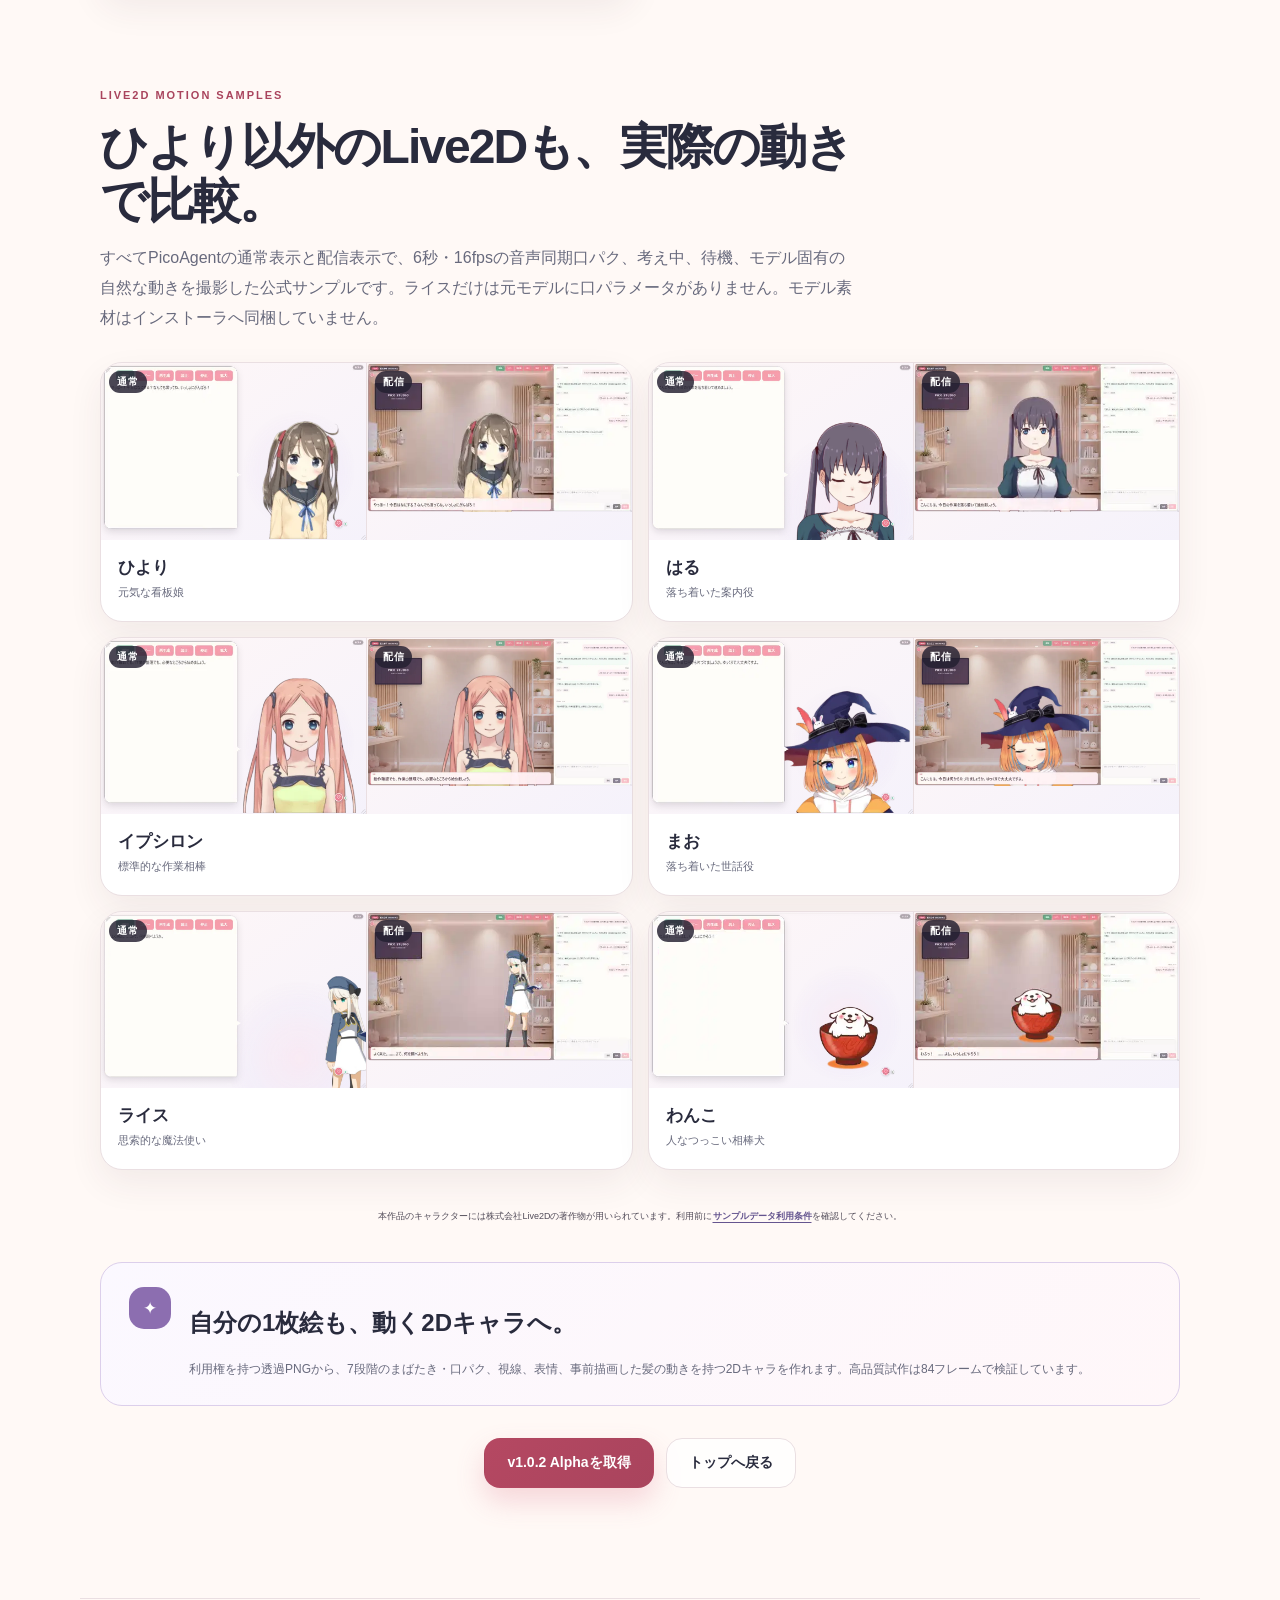
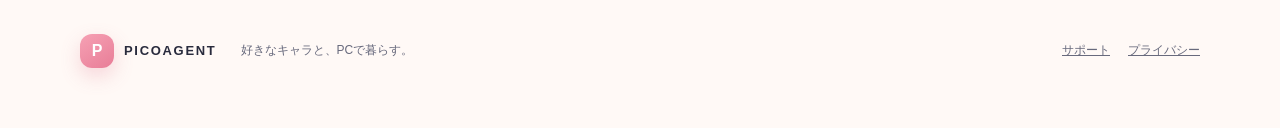
==== commit 862904ec: "docs: 利用者向けの呼称をベータ版からアルファ版へ変更する 公開LP、latest.jsonの説明文、アプリ画面のバッジ表示（BETA→ALPHA）、 設定画面のライセンス表示（edition の" ====
--- a/characters.html
+++ b/characters.html
@@ -3,7 +3,7 @@
 <head>
   <meta charset="utf-8">
   <meta name="viewport" content="width=device-width,initial-scale=1">
-  <meta name="description" content="PicoAgentベータ版に付属する7キャラクターとLive2D公式サンプル7体のモーション一覧。">
+  <meta name="description" content="PicoAgentアルファ版に付属する7キャラクターとLive2D公式サンプル7体のモーション一覧。">
   <meta name="theme-color" content="#fff9f6">
   <title>キャラクター動作例 | PicoAgent</title>
   <link rel="stylesheet" href="style.css">
@@ -14,14 +14,14 @@
     <header class="site-header" aria-label="サイトヘッダー">
       <a class="logo" href="index.html"><span class="logo-mark" aria-hidden="true">P</span><span>PICOAGENT</span></a>
       <nav class="site-nav" aria-label="ページナビゲーション"><a href="index.html">トップ</a><a href="#included">付属キャラ</a><a href="#live2d">Live2D例</a><a href="#creator">自作キャラ</a></nav>
-      <a class="button small" href="https://github.com/benybeny777/PicoAgent-Distribution/releases/tag/v1.0.2">v1.0.2 Beta</a>
+      <a class="button small" href="https://github.com/benybeny777/PicoAgent-Distribution/releases/tag/v1.0.2">v1.0.2 Alpha</a>
     </header>
   </div>
   <main id="main" class="character-catalog">
     <header class="catalog-hero">
       <p class="eyebrow">CHARACTER CATALOG</p>
       <h1>一緒に過ごす相棒を、選ぼう。</h1>
-      <p>開発中ベータ版に付属する7体です。各キャラを実際のPicoAgentの通常表示と配信表示で並べ、6秒・16fpsで音声同期の口パクを十分見せてから、考え中、待機へ戻る様子を撮影しています。まばたきと事前描画した髪の動きも確認できます。</p>
+      <p>開発中アルファ版に付属する7体です。各キャラを実際のPicoAgentの通常表示と配信表示で並べ、6秒・16fpsで音声同期の口パクを十分見せてから、考え中、待機へ戻る様子を撮影しています。まばたきと事前描画した髪の動きも確認できます。</p>
     </header>
     <section id="included" class="character-grid character-grid-full" aria-label="付属キャラクター一覧">
       <article class="character-card"><div class="character-preview-pair"><figure><span>通常</span><img src="assets/character-mugi.webp" alt="むぎの通常表示モーション" decoding="async"></figure><figure><span>配信</span><img src="assets/character-mugi-stream.webp" alt="むぎの配信表示モーション" loading="lazy" decoding="async"></figure></div><div><h2>むぎ</h2><p>明るく寄り添う作業相棒</p></div></article>
@@ -47,9 +47,9 @@
     </section>
     <p class="license-note catalog-license">本作品のキャラクターには株式会社Live2Dの著作物が用いられています。利用前に<a href="https://www.live2d.com/learn/sample/model-terms/">サンプルデータ利用条件</a>を確認してください。</p>
     <aside class="creator-note" id="creator"><span aria-hidden="true">✦</span><div><h2>自分の1枚絵も、動く2Dキャラへ。</h2><p>利用権を持つ透過PNGから、7段階のまばたき・口パク、視線、表情、事前描画した髪の動きを持つ2Dキャラを作れます。高品質試作は84フレームで検証しています。</p></div></aside>
-    <p class="catalog-actions"><a class="button primary" href="https://github.com/benybeny777/PicoAgent-Distribution/releases/tag/v1.0.2">v1.0.2 Betaを取得</a><a class="button secondary" href="index.html">トップへ戻る</a></p>
+    <p class="catalog-actions"><a class="button primary" href="https://github.com/benybeny777/PicoAgent-Distribution/releases/tag/v1.0.2">v1.0.2 Alphaを取得</a><a class="button secondary" href="index.html">トップへ戻る</a></p>
   </main>
-  <a class="mobile-download" href="https://github.com/benybeny777/PicoAgent-Distribution/releases/tag/v1.0.2"><span><b>v1.0.2 Beta</b><small>Windows 10 / 11</small></span><strong>無料で取得</strong></a>
+  <a class="mobile-download" href="https://github.com/benybeny777/PicoAgent-Distribution/releases/tag/v1.0.2"><span><b>v1.0.2 Alpha</b><small>Windows 10 / 11</small></span><strong>無料で取得</strong></a>
   <footer class="site-footer"><a class="logo" href="index.html"><span class="logo-mark" aria-hidden="true">P</span><span>PICOAGENT</span></a><p>好きなキャラと、PCで暮らす。</p><nav><a href="support.html">サポート</a><a href="privacy.html">プライバシー</a></nav></footer>
 </body>
 </html>
--- a/style.css
+++ b/style.css
@@ -174,19 +174,17 @@
 .text-link { display: inline-flex; min-height: 44px; align-items: center; color: #3e896f; font-size: 13px; font-weight: 800; text-underline-offset: 4px; }
 
 .plans { padding-bottom: 80px; }
-.plan-grid { display: grid; grid-template-columns: repeat(2, minmax(0, 420px)); justify-content: center; gap: 20px; }
+.plan-grid { display: grid; grid-template-columns: minmax(0, 460px); justify-content: center; gap: 20px; }
 .plan-card { position: relative; overflow: hidden; padding: 36px; border: 1px solid var(--line); border-radius: 28px; background: #fff; box-shadow: 0 18px 48px rgba(68,44,55,.07); }
-.plan-card.pro { border-color: #e6ccda; background: linear-gradient(145deg, #fff, #fff6f8); }
 .plan-label { margin: 0; color: var(--pink-dark); font-size: 10px; font-weight: 900; letter-spacing: .2em; }
 .plan-card h3 { margin: 5px 0 24px; font-size: 25px; }
 .price { min-height: 64px; margin: 0 0 23px; }
 .price strong, .price span { display: block; }
 .price strong { font-size: 33px; letter-spacing: -.04em; }
 .price span { color: var(--sub); font-size: 11px; }
-.plan-card ul { display: grid; gap: 12px; min-height: 150px; margin: 0 0 27px; padding: 23px 0 0; border-top: 1px solid var(--line); list-style: none; }
+.plan-card ul { display: grid; gap: 12px; margin: 0 0 27px; padding: 23px 0 0; border-top: 1px solid var(--line); list-style: none; }
 .plan-card li { position: relative; padding-left: 24px; color: #5e5f70; font-size: 13px; }
 .plan-card li::before { content: "✓"; position: absolute; left: 0; color: var(--pink-dark); font-weight: 900; }
-.plan-ribbon { position: absolute; top: 20px; right: -32px; width: 130px; padding: 7px 0; transform: rotate(42deg); background: var(--pink); color: #fff; font-size: 9px; font-weight: 900; text-align: center; }
 .plan-note { margin: 25px auto 0; color: var(--sub); font-size: 11px; text-align: center; }
 
 .guide { padding-top: 80px; }
@@ -314,17 +312,17 @@
   .site-footer small { grid-column: auto; }
 }
 
-/* ── スキル一覧・AIモデル・声・開発者向け・ベータの制限・FAQ ───────────────── */
+/* ── スキル一覧・AIモデル・声・開発者向け・アルファの制限・FAQ ───────────────── */
 .skill-grid { display: grid; grid-template-columns: repeat(4, 1fr); gap: 14px; }
 .skill-card { padding: 22px; border: 1px solid var(--line); border-radius: 20px; background: #fff; box-shadow: 0 12px 32px rgba(76, 50, 63, .05); }
 .skill-card h3 { margin: 0 0 10px; font-size: 16px; }
 .skill-card p { margin: 0; color: var(--sub); font-size: 12.5px; line-height: 1.85; }
 .skill-note { max-width: 760px; margin: 26px auto 0; color: var(--sub); font-size: 13px; text-align: center; }
-.model-grid { display: grid; grid-template-columns: repeat(3, 1fr); gap: 18px; align-items: start; }
-.model-card { padding: 28px; border: 1px solid var(--line); border-radius: var(--radius); background: #fff; box-shadow: 0 15px 42px rgba(76, 50, 63, .06); }
+.model-grid { display: grid; grid-template-columns: repeat(auto-fit, minmax(245px, 1fr)); gap: 18px; align-items: start; }
+.model-card { padding: 26px 24px; border: 1px solid var(--line); border-radius: var(--radius); background: #fff; box-shadow: 0 15px 42px rgba(76, 50, 63, .06); }
 .model-card.featured { border-color: rgba(181, 72, 98, .35); background: var(--pink-soft); }
 .model-card .card-kicker { color: var(--pink-dark); }
-.model-card h3 { margin: 10px 0 12px; font-size: 21px; }
+.model-card h3 { margin: 10px 0 12px; font-size: 19px; }
 .model-card p { margin: 0; color: var(--sub); font-size: 13.5px; }
 .model-card ul { margin: 14px 0 0; padding-left: 18px; color: var(--sub); font-size: 12.5px; line-height: 1.9; }
 .voice-grid { display: grid; grid-template-columns: repeat(3, 1fr); gap: 18px; }
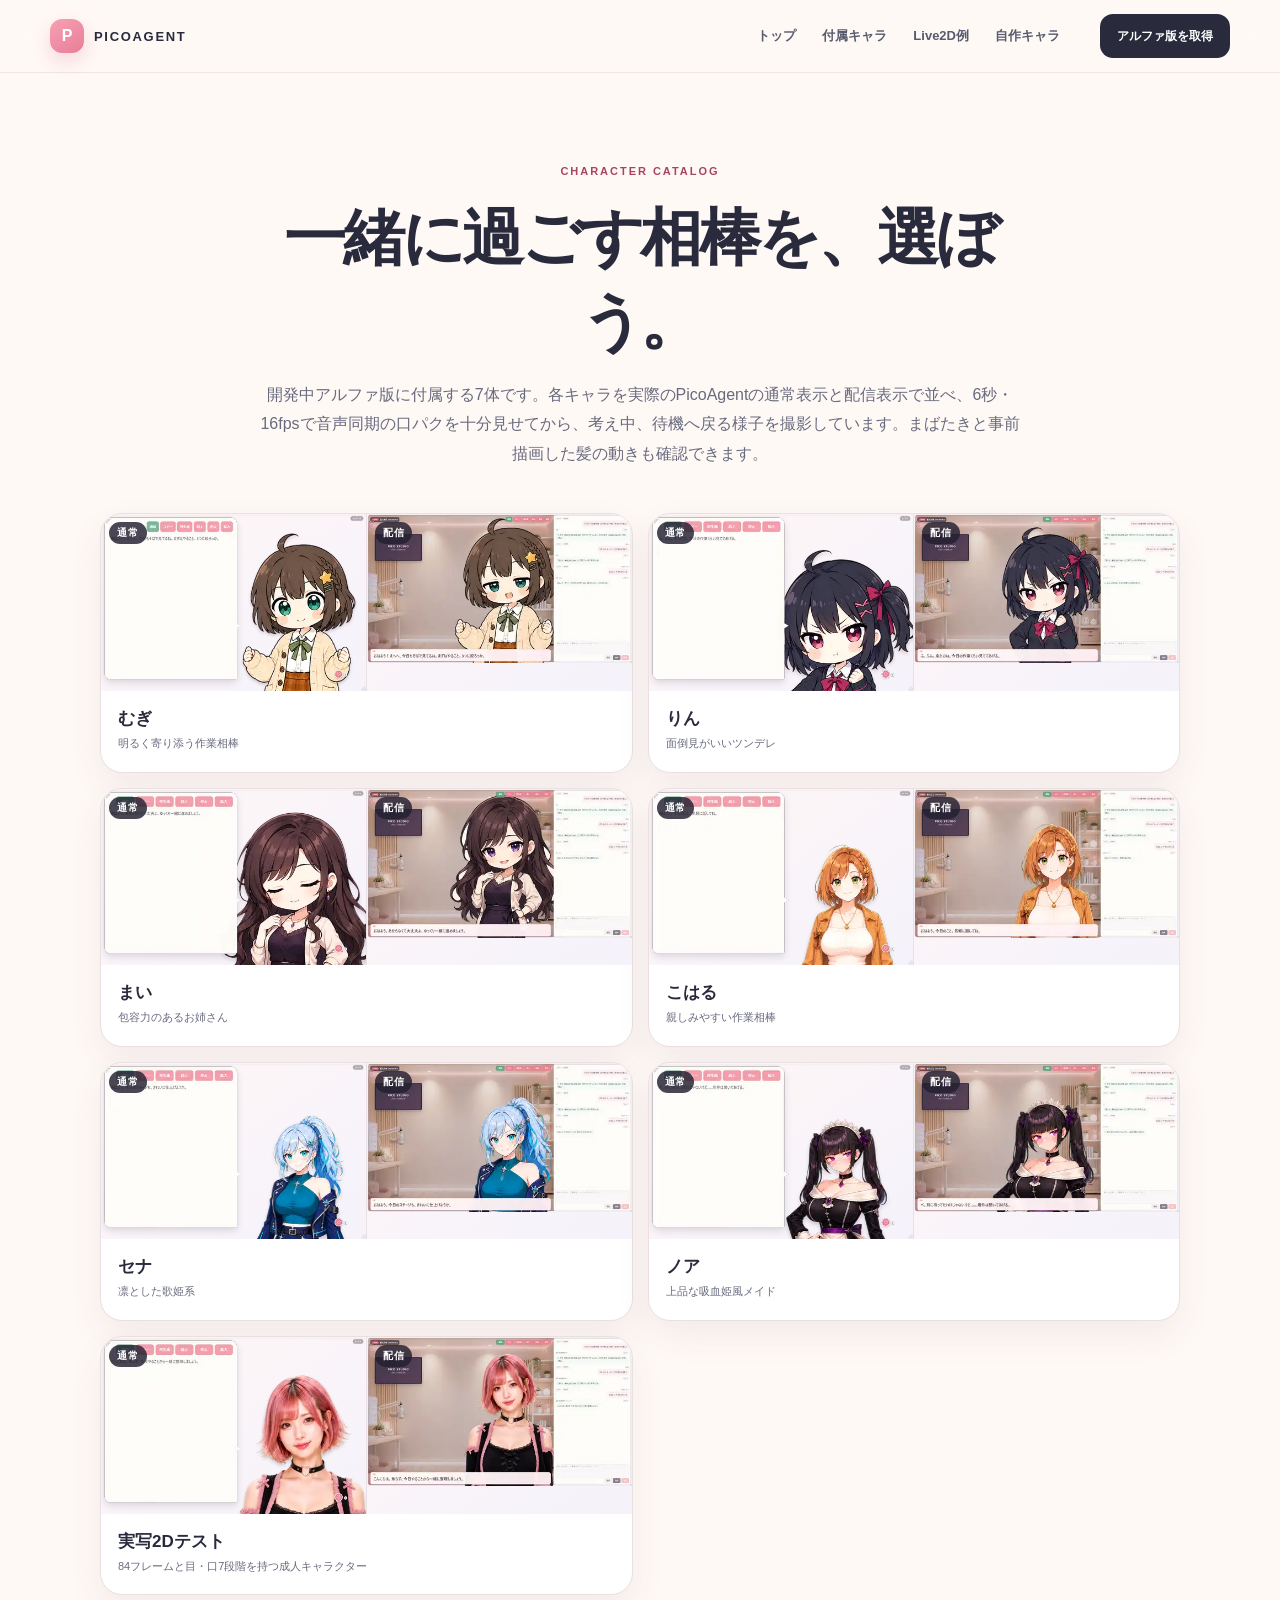
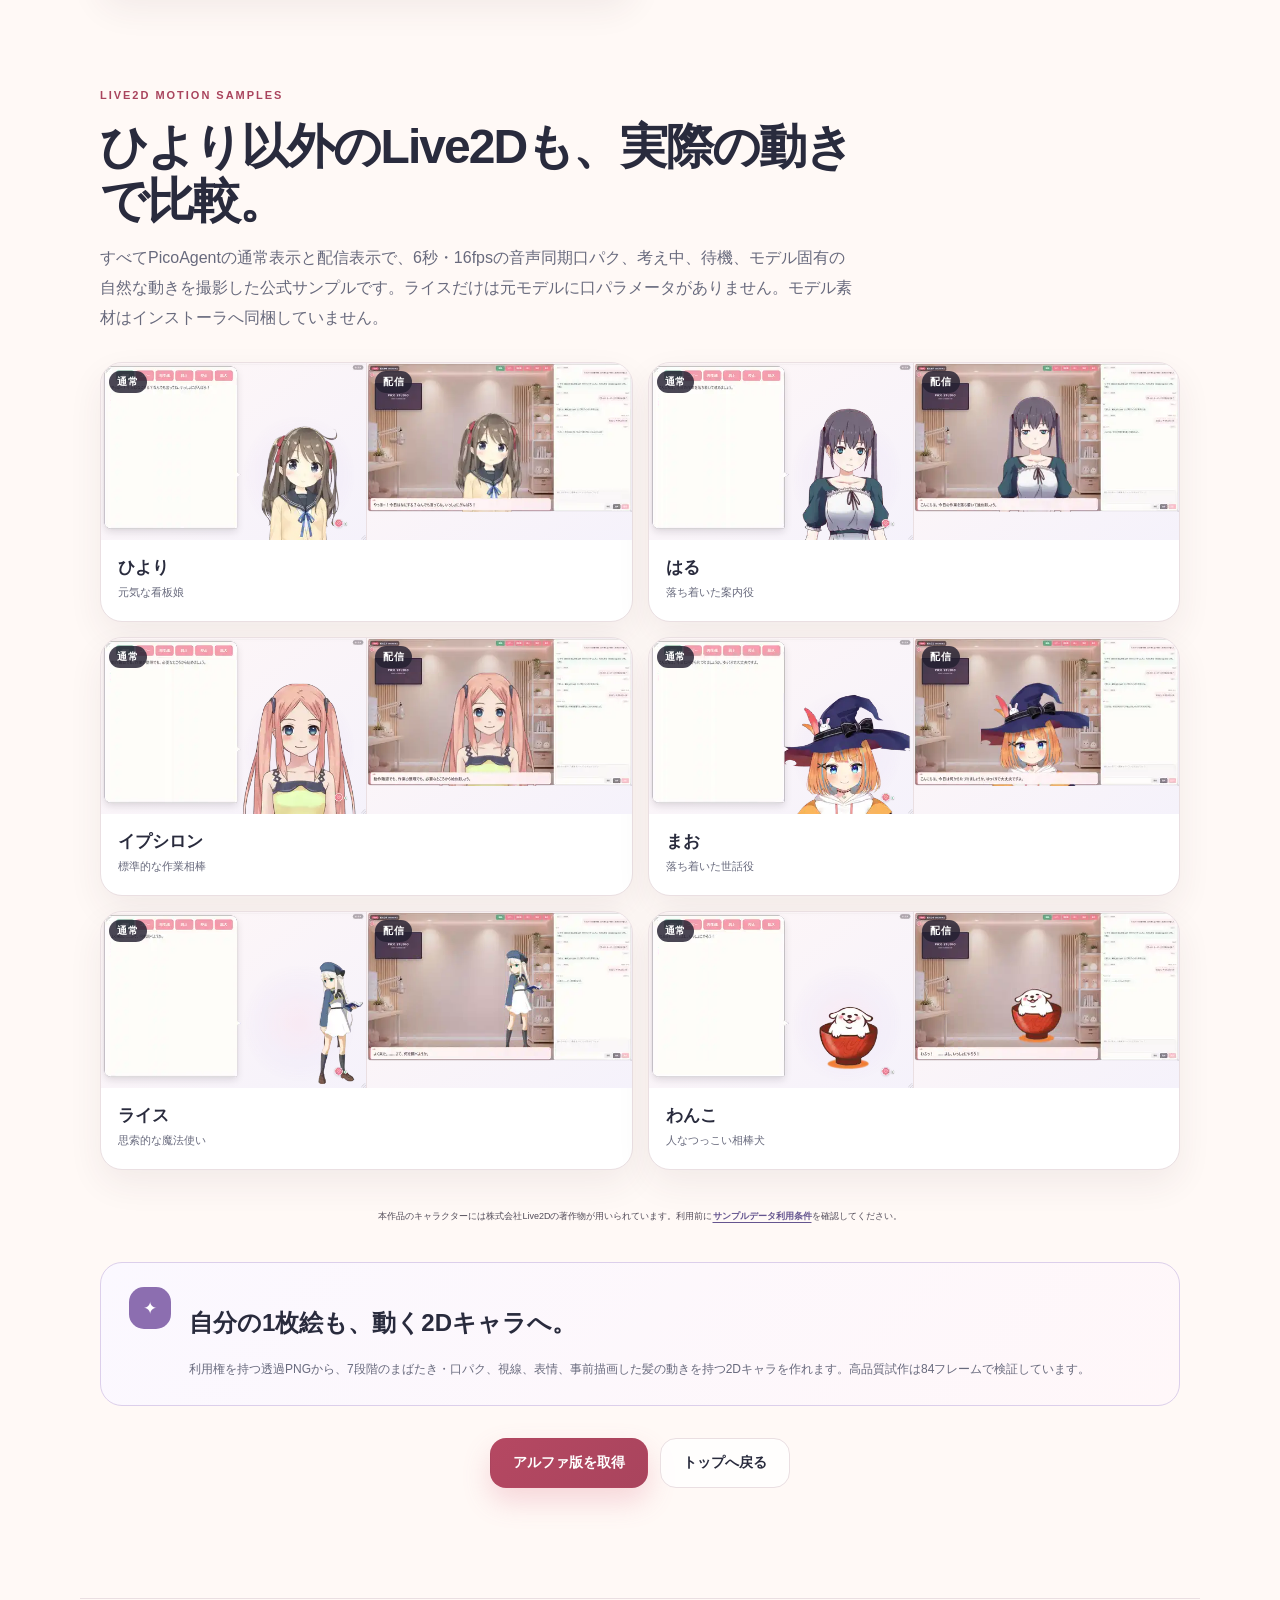
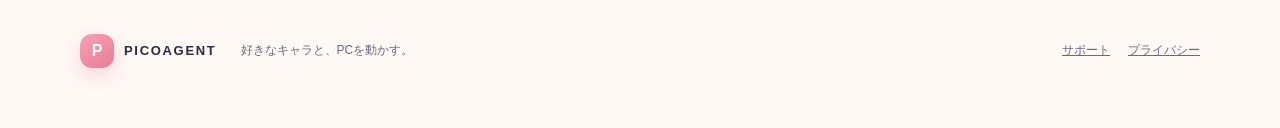
==== commit b0b1223d: "PicoAgent 公開版スナップショット" ====
--- a/characters.html
+++ b/characters.html
@@ -14,7 +14,7 @@
     <header class="site-header" aria-label="サイトヘッダー">
       <a class="logo" href="index.html"><span class="logo-mark" aria-hidden="true">P</span><span>PICOAGENT</span></a>
       <nav class="site-nav" aria-label="ページナビゲーション"><a href="index.html">トップ</a><a href="#included">付属キャラ</a><a href="#live2d">Live2D例</a><a href="#creator">自作キャラ</a></nav>
-      <a class="button small" href="https://github.com/benybeny777/PicoAgent-Distribution/releases/tag/v1.0.2">v1.0.2 Alpha</a>
+      <a class="button small" href="https://github.com/benybeny777/PicoAgent-Distribution/releases">アルファ版を取得</a>
     </header>
   </div>
   <main id="main" class="character-catalog">
@@ -47,9 +47,9 @@
     </section>
     <p class="license-note catalog-license">本作品のキャラクターには株式会社Live2Dの著作物が用いられています。利用前に<a href="https://www.live2d.com/learn/sample/model-terms/">サンプルデータ利用条件</a>を確認してください。</p>
     <aside class="creator-note" id="creator"><span aria-hidden="true">✦</span><div><h2>自分の1枚絵も、動く2Dキャラへ。</h2><p>利用権を持つ透過PNGから、7段階のまばたき・口パク、視線、表情、事前描画した髪の動きを持つ2Dキャラを作れます。高品質試作は84フレームで検証しています。</p></div></aside>
-    <p class="catalog-actions"><a class="button primary" href="https://github.com/benybeny777/PicoAgent-Distribution/releases/tag/v1.0.2">v1.0.2 Alphaを取得</a><a class="button secondary" href="index.html">トップへ戻る</a></p>
+    <p class="catalog-actions"><a class="button primary" href="https://github.com/benybeny777/PicoAgent-Distribution/releases">アルファ版を取得</a><a class="button secondary" href="index.html">トップへ戻る</a></p>
   </main>
-  <a class="mobile-download" href="https://github.com/benybeny777/PicoAgent-Distribution/releases/tag/v1.0.2"><span><b>v1.0.2 Alpha</b><small>Windows 10 / 11</small></span><strong>無料で取得</strong></a>
-  <footer class="site-footer"><a class="logo" href="index.html"><span class="logo-mark" aria-hidden="true">P</span><span>PICOAGENT</span></a><p>好きなキャラと、PCで暮らす。</p><nav><a href="support.html">サポート</a><a href="privacy.html">プライバシー</a></nav></footer>
+  <a class="mobile-download" href="https://github.com/benybeny777/PicoAgent-Distribution/releases"><span><b>アルファ版</b><small>Windows / macOS</small></span><strong>無料で取得</strong></a>
+  <footer class="site-footer"><a class="logo" href="index.html"><span class="logo-mark" aria-hidden="true">P</span><span>PICOAGENT</span></a><p>好きなキャラと、PCを動かす。</p><nav><a href="support.html">サポート</a><a href="privacy.html">プライバシー</a></nav></footer>
 </body>
 </html>
--- a/style.css
+++ b/style.css
@@ -58,8 +58,9 @@
 .hero-copy h1 { margin: 0; font-size: clamp(49px, 5.25vw, 74px); letter-spacing: -.06em; line-height: 1.15; }
 .hero-copy h1 em { color: var(--pink-dark); font-style: normal; }
 .hero-lead { max-width: 550px; margin: 25px 0 28px; color: var(--sub); font-size: 17px; }
-.beta-full-note { display: inline-flex; align-items: center; gap: 9px; margin: -12px 0 22px; padding: 9px 13px; border: 1px solid #e7cad5; border-radius: 999px; background: #fff4f7; color: #754252; font-size: 11px; }
-.beta-full-note b { color: var(--pink-dark); }
+.alpha-full-note { display: inline-flex; align-items: center; gap: 9px; margin: -12px 0 22px; padding: 9px 13px; border: 1px solid #e7cad5; border-radius: 999px; background: #fff4f7; color: #754252; font-size: 11px; }
+.alpha-full-note b { color: var(--pink-dark); }
+.hero-platforms { margin: 14px 0 0; color: #626476; font-size: 12px; line-height: 1.7; }
 .trust-list { display: flex; flex-wrap: wrap; gap: 12px 20px; margin: 23px 0 0; padding: 0; color: #626476; font-size: 12px; font-weight: 700; list-style: none; }
 .trust-list span { display: inline-grid; width: 19px; height: 19px; margin-right: 5px; place-items: center; border-radius: 50%; background: var(--mint-soft); color: #52a58a; }
 
@@ -185,6 +186,8 @@
 .plan-card ul { display: grid; gap: 12px; margin: 0 0 27px; padding: 23px 0 0; border-top: 1px solid var(--line); list-style: none; }
 .plan-card li { position: relative; padding-left: 24px; color: #5e5f70; font-size: 13px; }
 .plan-card li::before { content: "✓"; position: absolute; left: 0; color: var(--pink-dark); font-weight: 900; }
+.plan-archive { margin: 16px 0 0; color: var(--sub); font-size: 12px; text-align: center; }
+.plan-archive a { color: var(--pink-dark); }
 .plan-note { margin: 25px auto 0; color: var(--sub); font-size: 11px; text-align: center; }
 
 .guide { padding-top: 80px; }
@@ -325,6 +328,7 @@
 .model-card h3 { margin: 10px 0 12px; font-size: 19px; }
 .model-card p { margin: 0; color: var(--sub); font-size: 13.5px; }
 .model-card ul { margin: 14px 0 0; padding-left: 18px; color: var(--sub); font-size: 12.5px; line-height: 1.9; }
+.models .text-link { color: var(--pink-dark); }
 .voice-grid { display: grid; grid-template-columns: repeat(3, 1fr); gap: 18px; }
 .voice-grid article { padding: 26px; border: 1px solid var(--line); border-radius: 22px; background: #fff; }
 .voice-grid h3 { margin: 0 0 10px; font-size: 18px; }
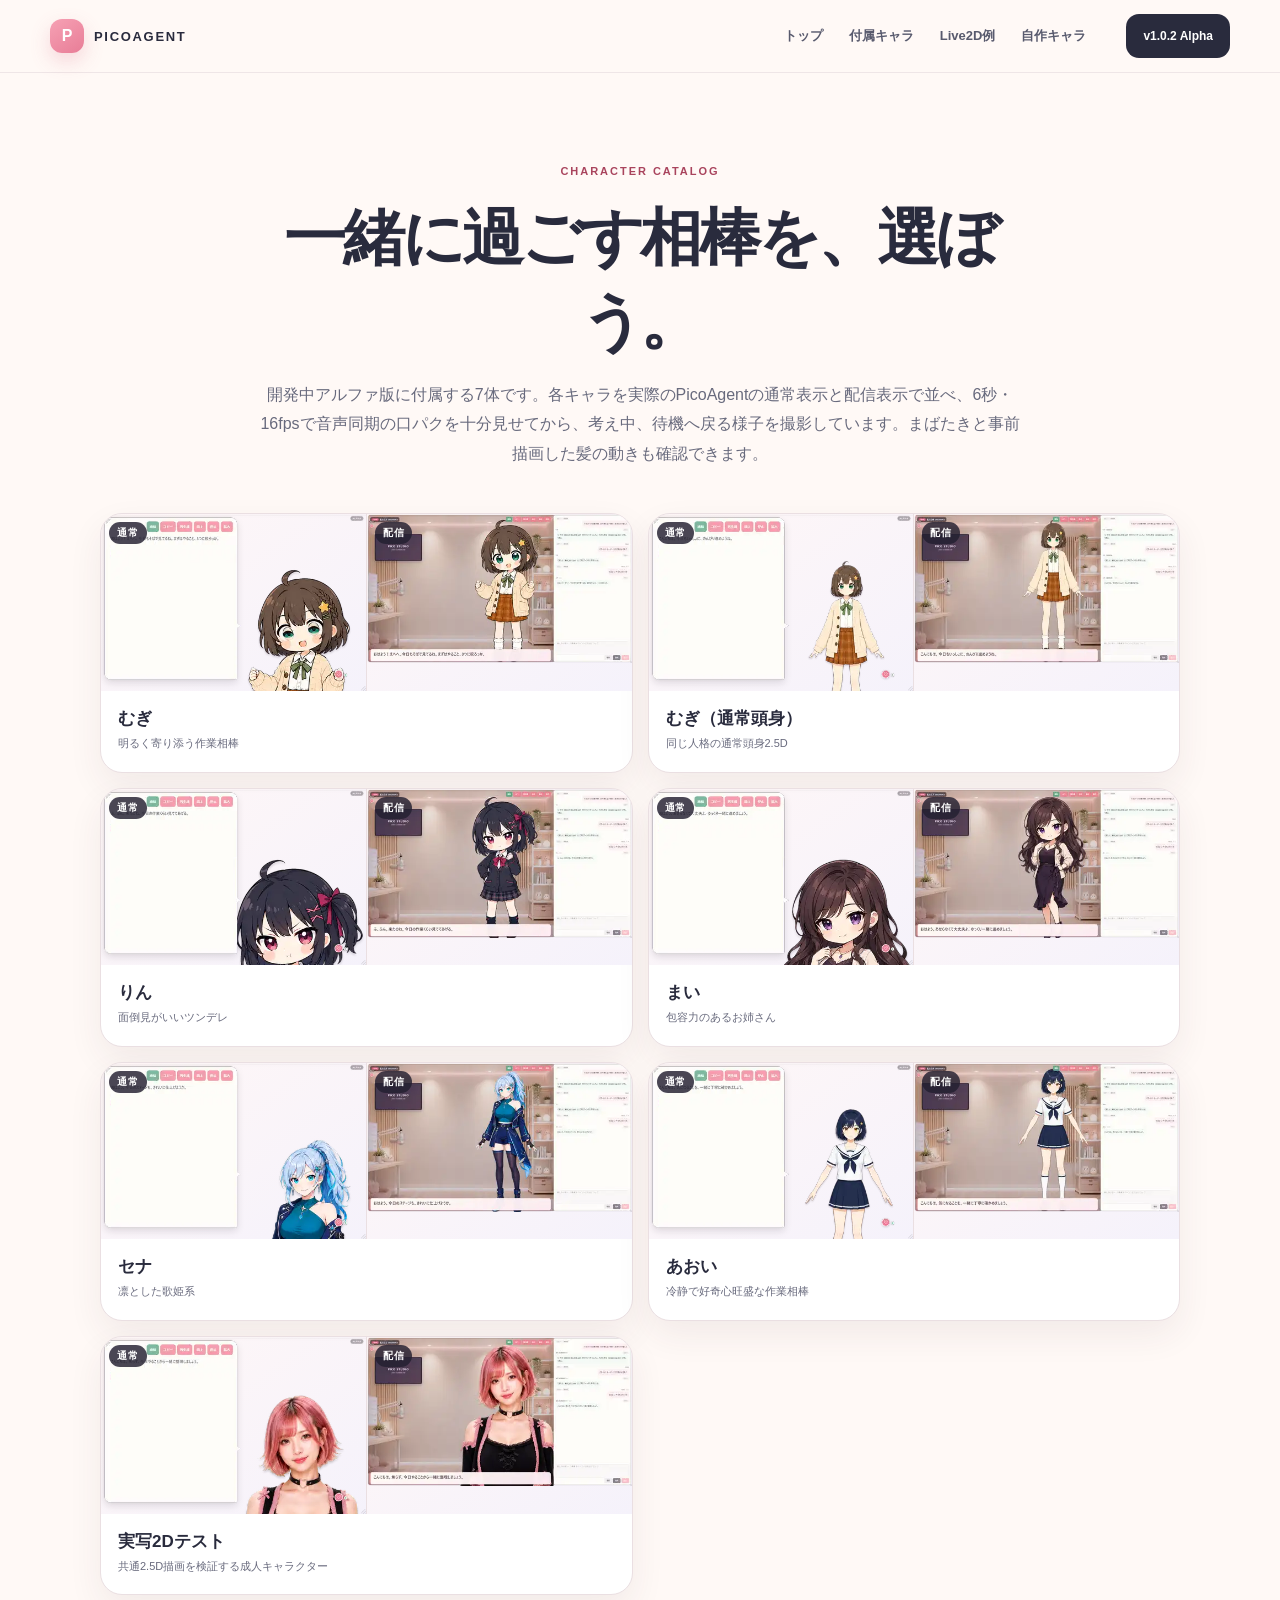
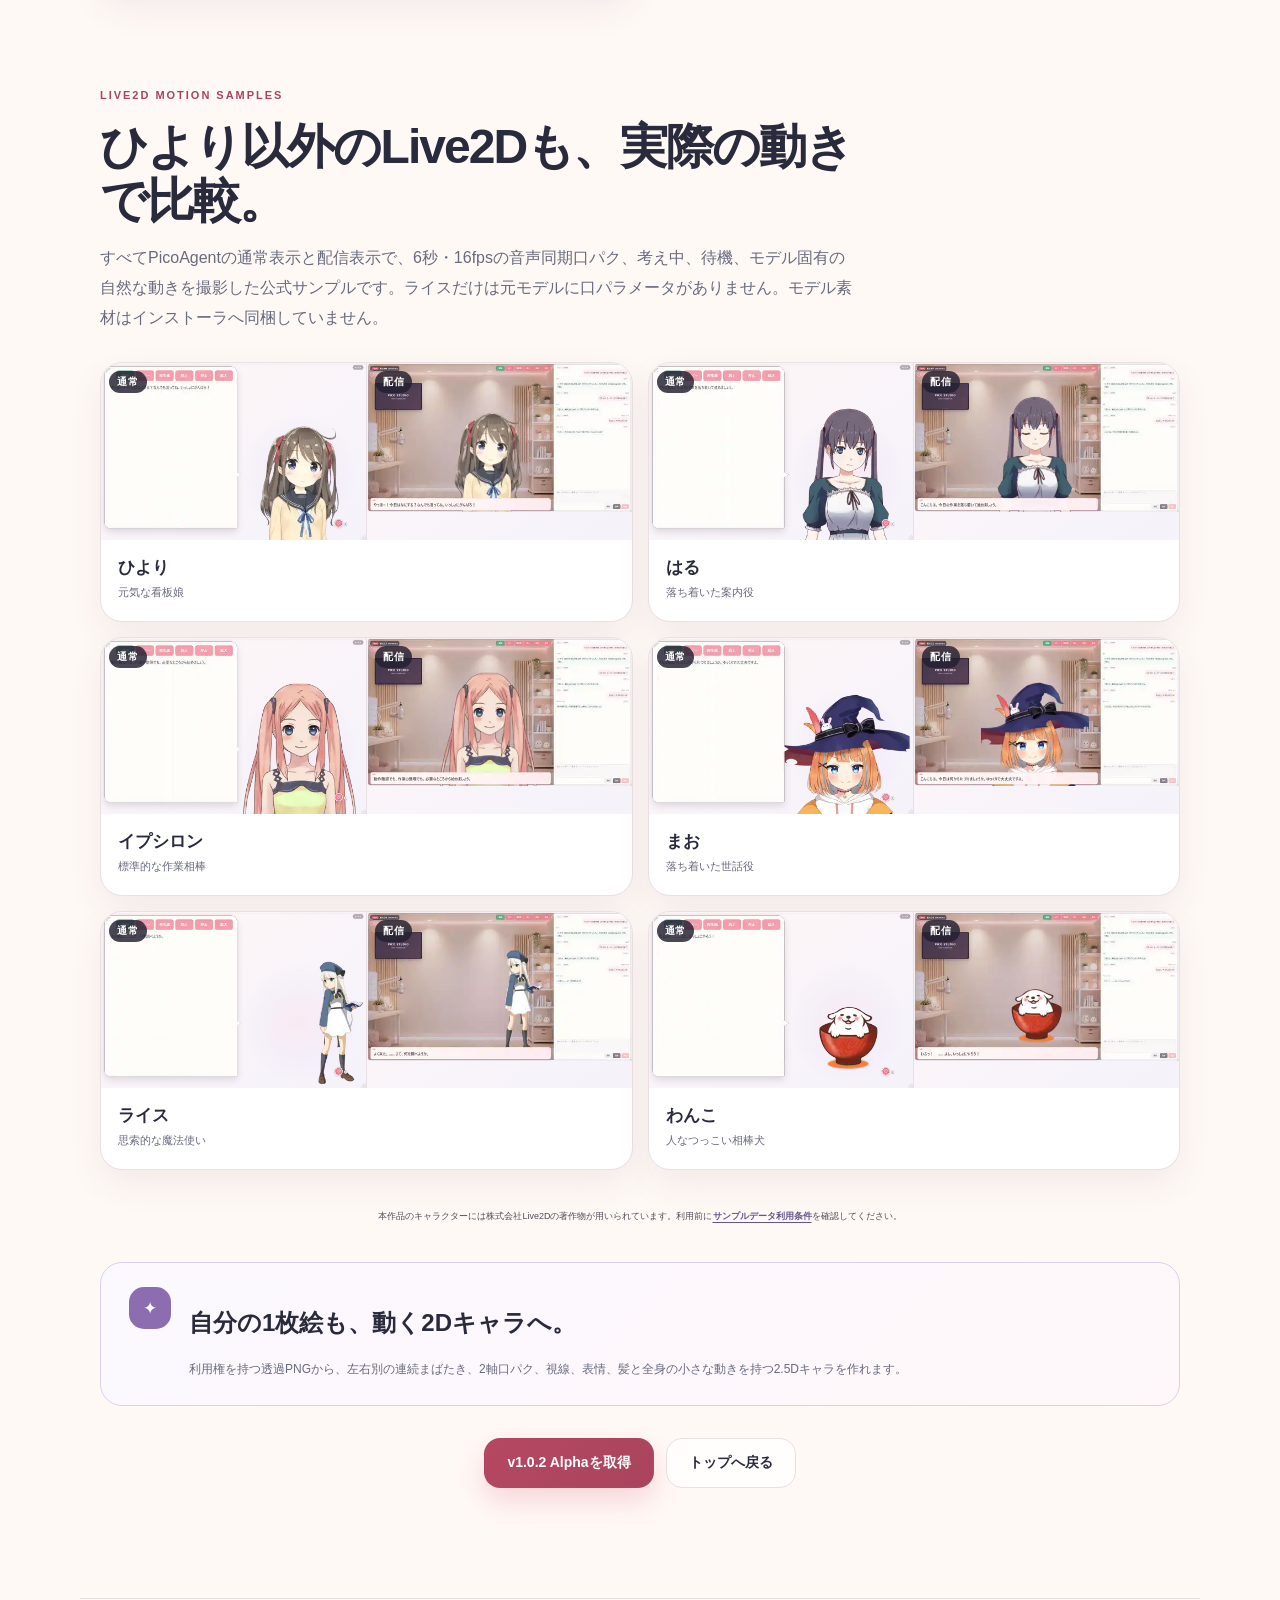
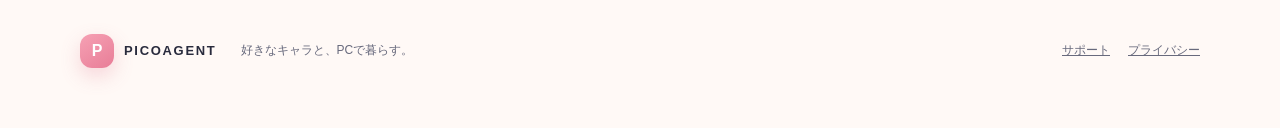
==== commit a3b6f844: "docs: 公開サイトを最新キャラクターへ更新する" ====
--- a/characters.html
+++ b/characters.html
@@ -3,7 +3,7 @@
 <head>
   <meta charset="utf-8">
   <meta name="viewport" content="width=device-width,initial-scale=1">
-  <meta name="description" content="PicoAgentアルファ版に付属する7キャラクターとLive2D公式サンプル7体のモーション一覧。">
+  <meta name="description" content="PicoAgentアルファ版に付属する7キャラクターとLive2D公式サンプル6体のモーション一覧。">
   <meta name="theme-color" content="#fff9f6">
   <title>キャラクター動作例 | PicoAgent</title>
   <link rel="stylesheet" href="style.css">
@@ -14,7 +14,7 @@
     <header class="site-header" aria-label="サイトヘッダー">
       <a class="logo" href="index.html"><span class="logo-mark" aria-hidden="true">P</span><span>PICOAGENT</span></a>
       <nav class="site-nav" aria-label="ページナビゲーション"><a href="index.html">トップ</a><a href="#included">付属キャラ</a><a href="#live2d">Live2D例</a><a href="#creator">自作キャラ</a></nav>
-      <a class="button small" href="https://github.com/benybeny777/PicoAgent-Distribution/releases">アルファ版を取得</a>
+      <a class="button small" href="https://github.com/benybeny777/PicoAgent-Distribution/releases/tag/v1.0.2">v1.0.2 Alpha</a>
     </header>
   </div>
   <main id="main" class="character-catalog">
@@ -25,12 +25,12 @@
     </header>
     <section id="included" class="character-grid character-grid-full" aria-label="付属キャラクター一覧">
       <article class="character-card"><div class="character-preview-pair"><figure><span>通常</span><img src="assets/character-mugi.webp" alt="むぎの通常表示モーション" decoding="async"></figure><figure><span>配信</span><img src="assets/character-mugi-stream.webp" alt="むぎの配信表示モーション" loading="lazy" decoding="async"></figure></div><div><h2>むぎ</h2><p>明るく寄り添う作業相棒</p></div></article>
+      <article class="character-card"><div class="character-preview-pair"><figure><span>通常</span><img src="assets/character-mugi-normal-lvs.webp" alt="通常頭身むぎの通常表示モーション" loading="lazy" decoding="async"></figure><figure><span>配信</span><img src="assets/character-mugi-normal-lvs-stream.webp" alt="通常頭身むぎの配信表示モーション" loading="lazy" decoding="async"></figure></div><div><h2>むぎ（通常頭身）</h2><p>同じ人格の通常頭身2.5D</p></div></article>
       <article class="character-card"><div class="character-preview-pair"><figure><span>通常</span><img src="assets/character-rin.webp" alt="りんの通常表示モーション" loading="lazy" decoding="async"></figure><figure><span>配信</span><img src="assets/character-rin-stream.webp" alt="りんの配信表示モーション" loading="lazy" decoding="async"></figure></div><div><h2>りん</h2><p>面倒見がいいツンデレ</p></div></article>
       <article class="character-card"><div class="character-preview-pair"><figure><span>通常</span><img src="assets/character-mai.webp" alt="まいの通常表示モーション" loading="lazy" decoding="async"></figure><figure><span>配信</span><img src="assets/character-mai-stream.webp" alt="まいの配信表示モーション" loading="lazy" decoding="async"></figure></div><div><h2>まい</h2><p>包容力のあるお姉さん</p></div></article>
-      <article class="character-card"><div class="character-preview-pair"><figure><span>通常</span><img src="assets/character-koharu.webp" alt="こはるの通常表示モーション" loading="lazy" decoding="async"></figure><figure><span>配信</span><img src="assets/character-koharu-stream.webp" alt="こはるの配信表示モーション" loading="lazy" decoding="async"></figure></div><div><h2>こはる</h2><p>親しみやすい作業相棒</p></div></article>
       <article class="character-card"><div class="character-preview-pair"><figure><span>通常</span><img src="assets/character-sena.webp" alt="セナの通常表示モーション" loading="lazy" decoding="async"></figure><figure><span>配信</span><img src="assets/character-sena-stream.webp" alt="セナの配信表示モーション" loading="lazy" decoding="async"></figure></div><div><h2>セナ</h2><p>凛とした歌姫系</p></div></article>
-      <article class="character-card"><div class="character-preview-pair"><figure><span>通常</span><img src="assets/character-noa.webp" alt="ノアの通常表示モーション" loading="lazy" decoding="async"></figure><figure><span>配信</span><img src="assets/character-noa-stream.webp" alt="ノアの配信表示モーション" loading="lazy" decoding="async"></figure></div><div><h2>ノア</h2><p>上品な吸血姫風メイド</p></div></article>
-      <article class="character-card"><div class="character-preview-pair"><figure><span>通常</span><img src="assets/character-photoreal-prototype.webp" alt="実写2Dテストキャラの通常表示モーション" loading="lazy" decoding="async"></figure><figure><span>配信</span><img src="assets/character-photoreal-prototype-stream.webp" alt="実写2Dテストキャラの配信表示モーション" loading="lazy" decoding="async"></figure></div><div><h2>実写2Dテスト</h2><p>84フレームと目・口7段階を持つ成人キャラクター</p></div></article>
+      <article class="character-card"><div class="character-preview-pair"><figure><span>通常</span><img src="assets/character-aoi.webp" alt="あおいの通常表示モーション" loading="lazy" decoding="async"></figure><figure><span>配信</span><img src="assets/character-aoi-stream.webp" alt="あおいの配信表示モーション" loading="lazy" decoding="async"></figure></div><div><h2>あおい</h2><p>冷静で好奇心旺盛な作業相棒</p></div></article>
+      <article class="character-card"><div class="character-preview-pair"><figure><span>通常</span><img src="assets/character-photoreal-prototype.webp" alt="実写2Dテストキャラの通常表示モーション" loading="lazy" decoding="async"></figure><figure><span>配信</span><img src="assets/character-photoreal-prototype-stream.webp" alt="実写2Dテストキャラの配信表示モーション" loading="lazy" decoding="async"></figure></div><div><h2>実写2Dテスト</h2><p>共通2.5D描画を検証する成人キャラクター</p></div></article>
     </section>
     <header class="catalog-section-heading" id="live2d">
       <p class="eyebrow">LIVE2D MOTION SAMPLES</p>
@@ -46,10 +46,10 @@
       <article class="character-card"><div class="character-preview-pair"><figure><span>通常</span><img src="assets/character-wanko.webp" alt="わんこの通常Live2Dモーション" loading="lazy" decoding="async"></figure><figure><span>配信</span><img src="assets/character-wanko-stream.webp" alt="わんこの配信Live2Dモーション" loading="lazy" decoding="async"></figure></div><div><h2>わんこ</h2><p>人なつっこい相棒犬</p></div></article>
     </section>
     <p class="license-note catalog-license">本作品のキャラクターには株式会社Live2Dの著作物が用いられています。利用前に<a href="https://www.live2d.com/learn/sample/model-terms/">サンプルデータ利用条件</a>を確認してください。</p>
-    <aside class="creator-note" id="creator"><span aria-hidden="true">✦</span><div><h2>自分の1枚絵も、動く2Dキャラへ。</h2><p>利用権を持つ透過PNGから、7段階のまばたき・口パク、視線、表情、事前描画した髪の動きを持つ2Dキャラを作れます。高品質試作は84フレームで検証しています。</p></div></aside>
-    <p class="catalog-actions"><a class="button primary" href="https://github.com/benybeny777/PicoAgent-Distribution/releases">アルファ版を取得</a><a class="button secondary" href="index.html">トップへ戻る</a></p>
+      <aside class="creator-note" id="creator"><span aria-hidden="true">✦</span><div><h2>自分の1枚絵も、動く2Dキャラへ。</h2><p>利用権を持つ透過PNGから、左右別の連続まばたき、2軸口パク、視線、表情、髪と全身の小さな動きを持つ2.5Dキャラを作れます。</p></div></aside>
+    <p class="catalog-actions"><a class="button primary" href="https://github.com/benybeny777/PicoAgent-Distribution/releases/tag/v1.0.2">v1.0.2 Alphaを取得</a><a class="button secondary" href="index.html">トップへ戻る</a></p>
   </main>
-  <a class="mobile-download" href="https://github.com/benybeny777/PicoAgent-Distribution/releases"><span><b>アルファ版</b><small>Windows / macOS</small></span><strong>無料で取得</strong></a>
-  <footer class="site-footer"><a class="logo" href="index.html"><span class="logo-mark" aria-hidden="true">P</span><span>PICOAGENT</span></a><p>好きなキャラと、PCを動かす。</p><nav><a href="support.html">サポート</a><a href="privacy.html">プライバシー</a></nav></footer>
+  <a class="mobile-download" href="https://github.com/benybeny777/PicoAgent-Distribution/releases/tag/v1.0.2"><span><b>v1.0.2 Alpha</b><small>Windows 10 / 11</small></span><strong>無料で取得</strong></a>
+  <footer class="site-footer"><a class="logo" href="index.html"><span class="logo-mark" aria-hidden="true">P</span><span>PICOAGENT</span></a><p>好きなキャラと、PCで暮らす。</p><nav><a href="support.html">サポート</a><a href="privacy.html">プライバシー</a></nav></footer>
 </body>
 </html>
--- a/style.css
+++ b/style.css
@@ -58,9 +58,8 @@
 .hero-copy h1 { margin: 0; font-size: clamp(49px, 5.25vw, 74px); letter-spacing: -.06em; line-height: 1.15; }
 .hero-copy h1 em { color: var(--pink-dark); font-style: normal; }
 .hero-lead { max-width: 550px; margin: 25px 0 28px; color: var(--sub); font-size: 17px; }
-.alpha-full-note { display: inline-flex; align-items: center; gap: 9px; margin: -12px 0 22px; padding: 9px 13px; border: 1px solid #e7cad5; border-radius: 999px; background: #fff4f7; color: #754252; font-size: 11px; }
-.alpha-full-note b { color: var(--pink-dark); }
-.hero-platforms { margin: 14px 0 0; color: #626476; font-size: 12px; line-height: 1.7; }
+.beta-full-note { display: inline-flex; align-items: center; gap: 9px; margin: -12px 0 22px; padding: 9px 13px; border: 1px solid #e7cad5; border-radius: 999px; background: #fff4f7; color: #754252; font-size: 11px; }
+.beta-full-note b { color: var(--pink-dark); }
 .trust-list { display: flex; flex-wrap: wrap; gap: 12px 20px; margin: 23px 0 0; padding: 0; color: #626476; font-size: 12px; font-weight: 700; list-style: none; }
 .trust-list span { display: inline-grid; width: 19px; height: 19px; margin-right: 5px; place-items: center; border-radius: 50%; background: var(--mint-soft); color: #52a58a; }
 
@@ -186,8 +185,6 @@
 .plan-card ul { display: grid; gap: 12px; margin: 0 0 27px; padding: 23px 0 0; border-top: 1px solid var(--line); list-style: none; }
 .plan-card li { position: relative; padding-left: 24px; color: #5e5f70; font-size: 13px; }
 .plan-card li::before { content: "✓"; position: absolute; left: 0; color: var(--pink-dark); font-weight: 900; }
-.plan-archive { margin: 16px 0 0; color: var(--sub); font-size: 12px; text-align: center; }
-.plan-archive a { color: var(--pink-dark); }
 .plan-note { margin: 25px auto 0; color: var(--sub); font-size: 11px; text-align: center; }
 
 .guide { padding-top: 80px; }
@@ -328,7 +325,6 @@
 .model-card h3 { margin: 10px 0 12px; font-size: 19px; }
 .model-card p { margin: 0; color: var(--sub); font-size: 13.5px; }
 .model-card ul { margin: 14px 0 0; padding-left: 18px; color: var(--sub); font-size: 12.5px; line-height: 1.9; }
-.models .text-link { color: var(--pink-dark); }
 .voice-grid { display: grid; grid-template-columns: repeat(3, 1fr); gap: 18px; }
 .voice-grid article { padding: 26px; border: 1px solid var(--line); border-radius: 22px; background: #fff; }
 .voice-grid h3 { margin: 0 0 10px; font-size: 18px; }
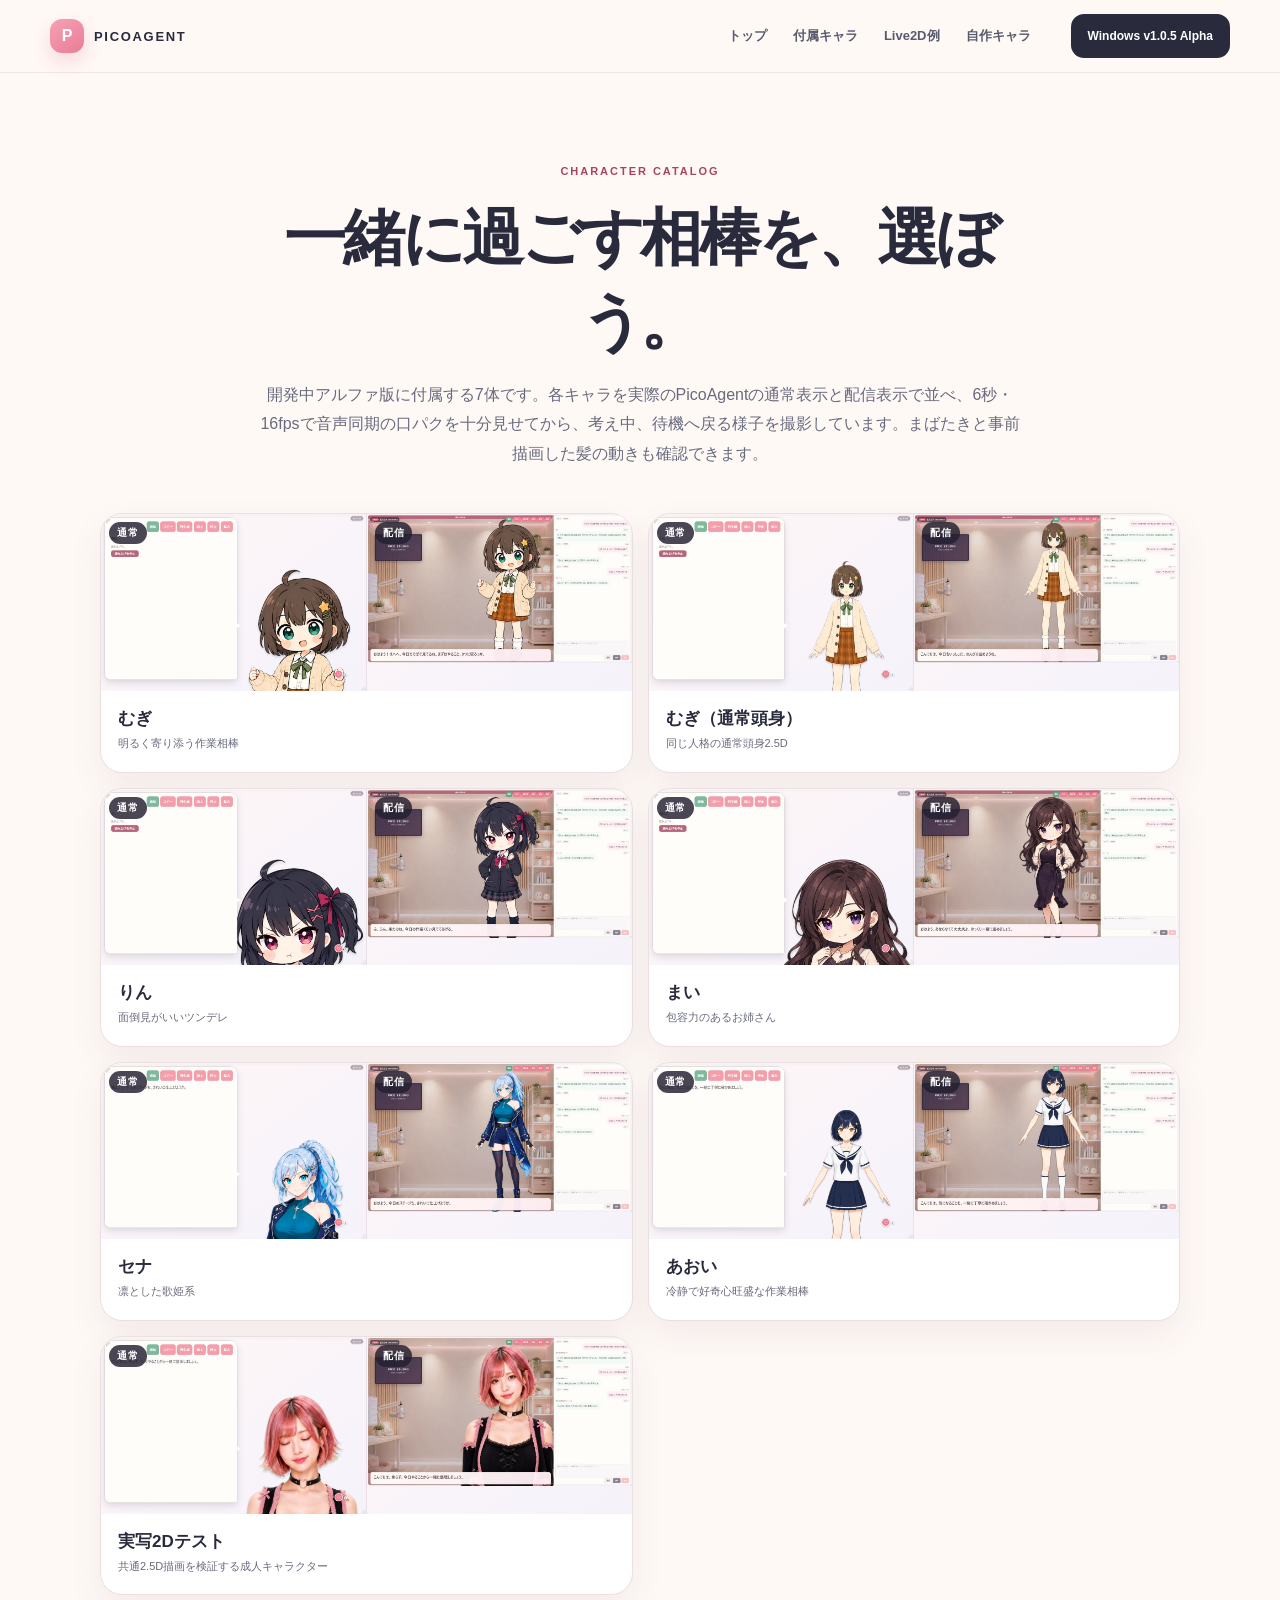
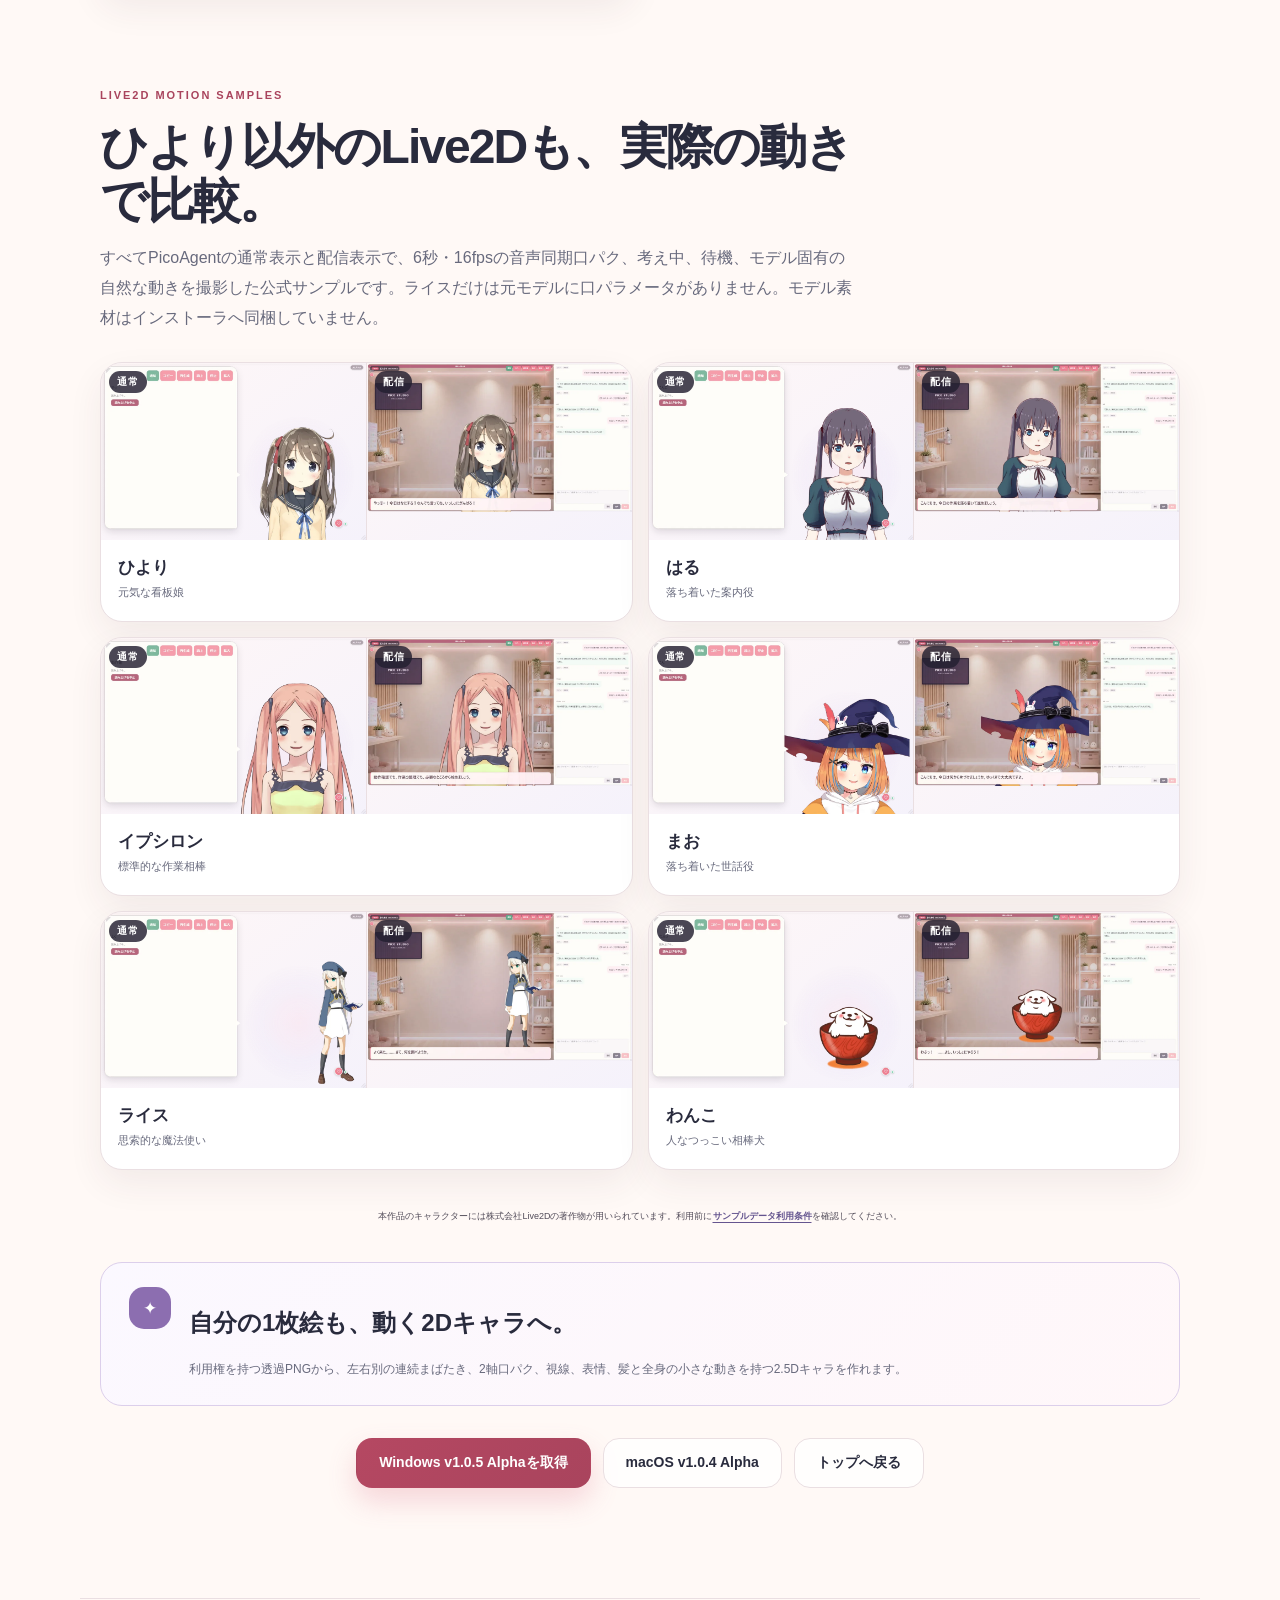
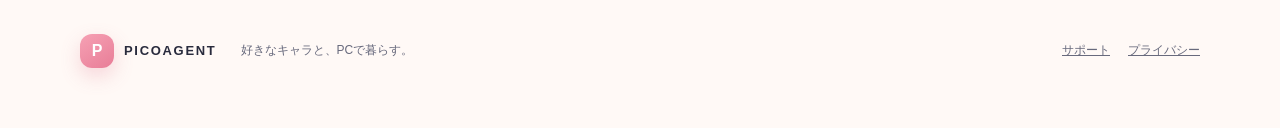
==== commit 1a125f86: "release: v1.0.5公開サイトへ高精細動画を反映" ====
--- a/characters.html
+++ b/characters.html
@@ -14,7 +14,7 @@
     <header class="site-header" aria-label="サイトヘッダー">
       <a class="logo" href="index.html"><span class="logo-mark" aria-hidden="true">P</span><span>PICOAGENT</span></a>
       <nav class="site-nav" aria-label="ページナビゲーション"><a href="index.html">トップ</a><a href="#included">付属キャラ</a><a href="#live2d">Live2D例</a><a href="#creator">自作キャラ</a></nav>
-      <a class="button small" href="https://github.com/benybeny777/PicoAgent-Distribution/releases/tag/v1.0.2">v1.0.2 Alpha</a>
+      <a class="button small" href="https://github.com/benybeny777/PicoAgent-Distribution/releases/tag/v1.0.5">Windows v1.0.5 Alpha</a>
     </header>
   </div>
   <main id="main" class="character-catalog">
@@ -47,9 +47,9 @@
     </section>
     <p class="license-note catalog-license">本作品のキャラクターには株式会社Live2Dの著作物が用いられています。利用前に<a href="https://www.live2d.com/learn/sample/model-terms/">サンプルデータ利用条件</a>を確認してください。</p>
       <aside class="creator-note" id="creator"><span aria-hidden="true">✦</span><div><h2>自分の1枚絵も、動く2Dキャラへ。</h2><p>利用権を持つ透過PNGから、左右別の連続まばたき、2軸口パク、視線、表情、髪と全身の小さな動きを持つ2.5Dキャラを作れます。</p></div></aside>
-    <p class="catalog-actions"><a class="button primary" href="https://github.com/benybeny777/PicoAgent-Distribution/releases/tag/v1.0.2">v1.0.2 Alphaを取得</a><a class="button secondary" href="index.html">トップへ戻る</a></p>
+    <p class="catalog-actions"><a class="button primary" href="https://github.com/benybeny777/PicoAgent-Distribution/releases/tag/v1.0.5">Windows v1.0.5 Alphaを取得</a><a class="button secondary" href="https://github.com/benybeny777/PicoAgent-Distribution/releases/tag/v1.0.4">macOS v1.0.4 Alpha</a><a class="button secondary" href="index.html">トップへ戻る</a></p>
   </main>
-  <a class="mobile-download" href="https://github.com/benybeny777/PicoAgent-Distribution/releases/tag/v1.0.2"><span><b>v1.0.2 Alpha</b><small>Windows 10 / 11</small></span><strong>無料で取得</strong></a>
+  <a class="mobile-download" href="https://github.com/benybeny777/PicoAgent-Distribution/releases/tag/v1.0.5"><span><b>v1.0.5 Alpha</b><small>Windows 10 / 11</small></span><strong>無料で取得</strong></a>
   <footer class="site-footer"><a class="logo" href="index.html"><span class="logo-mark" aria-hidden="true">P</span><span>PICOAGENT</span></a><p>好きなキャラと、PCで暮らす。</p><nav><a href="support.html">サポート</a><a href="privacy.html">プライバシー</a></nav></footer>
 </body>
 </html>
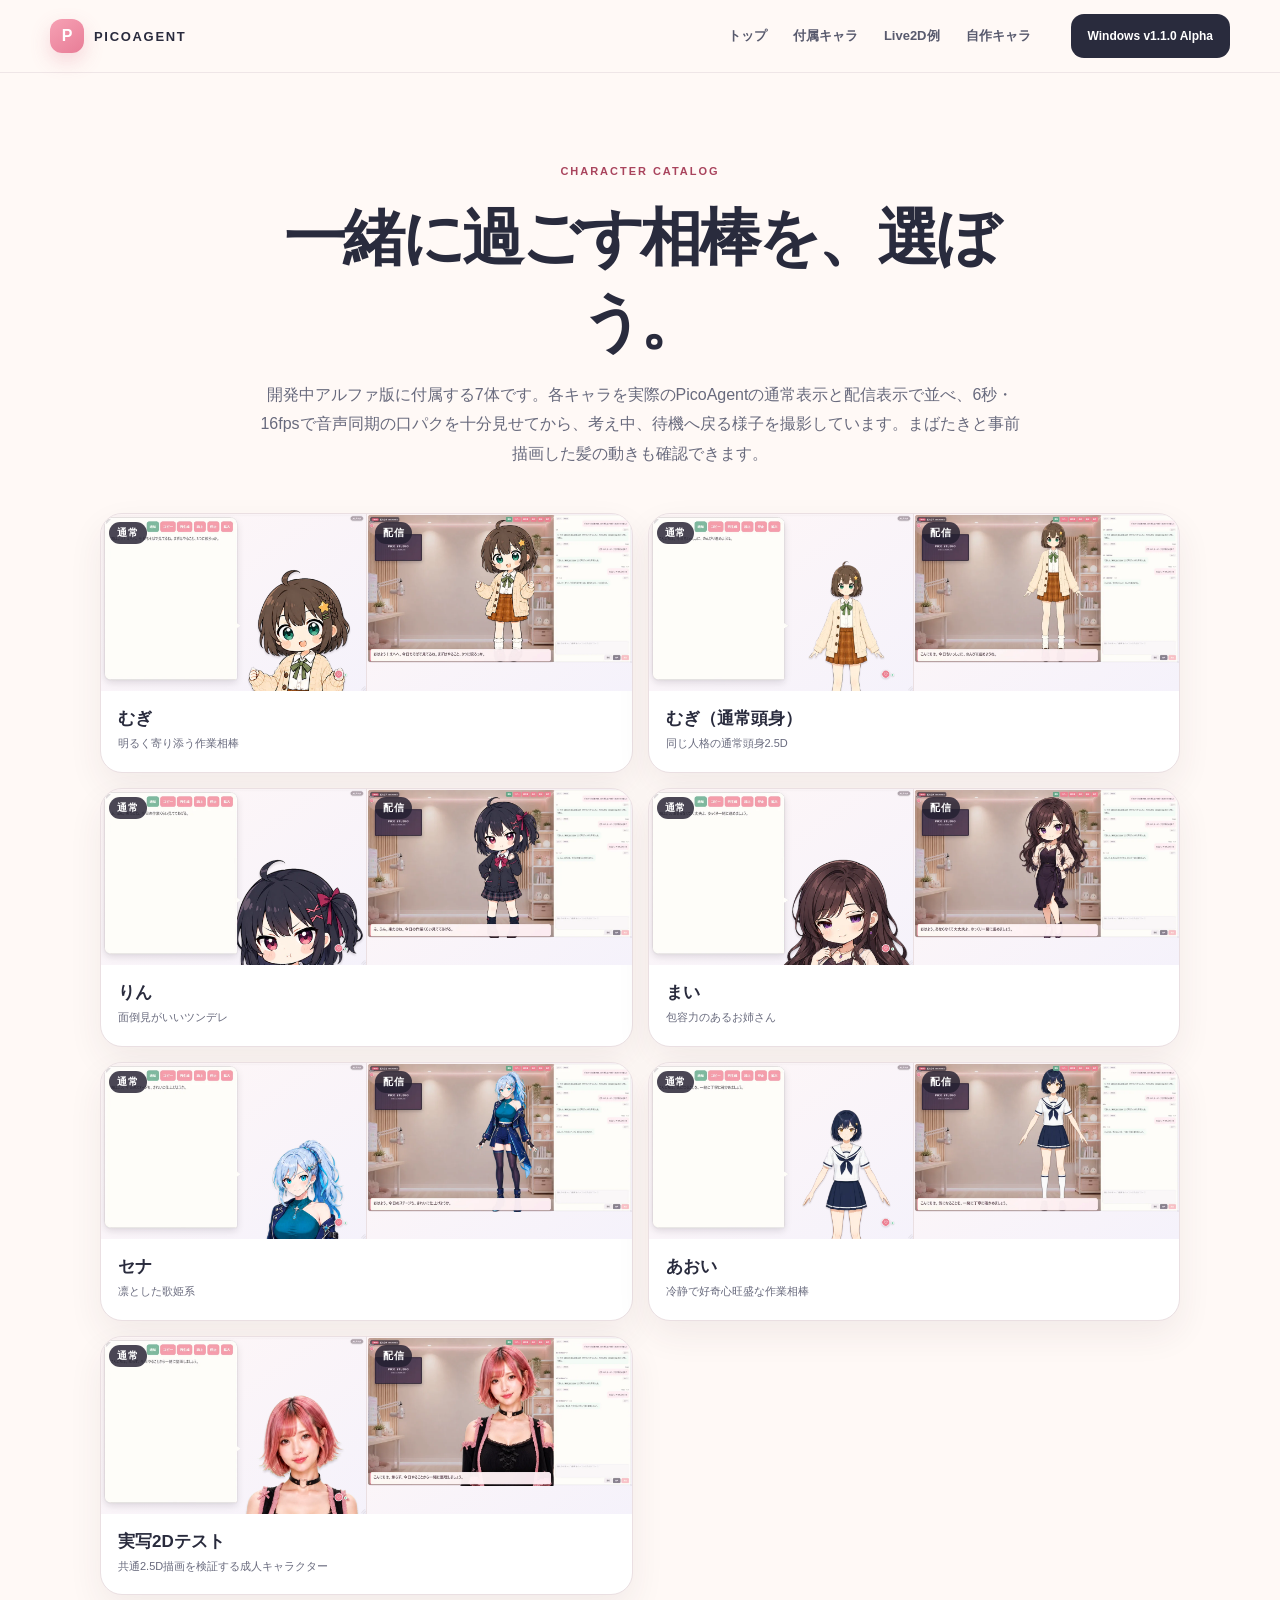
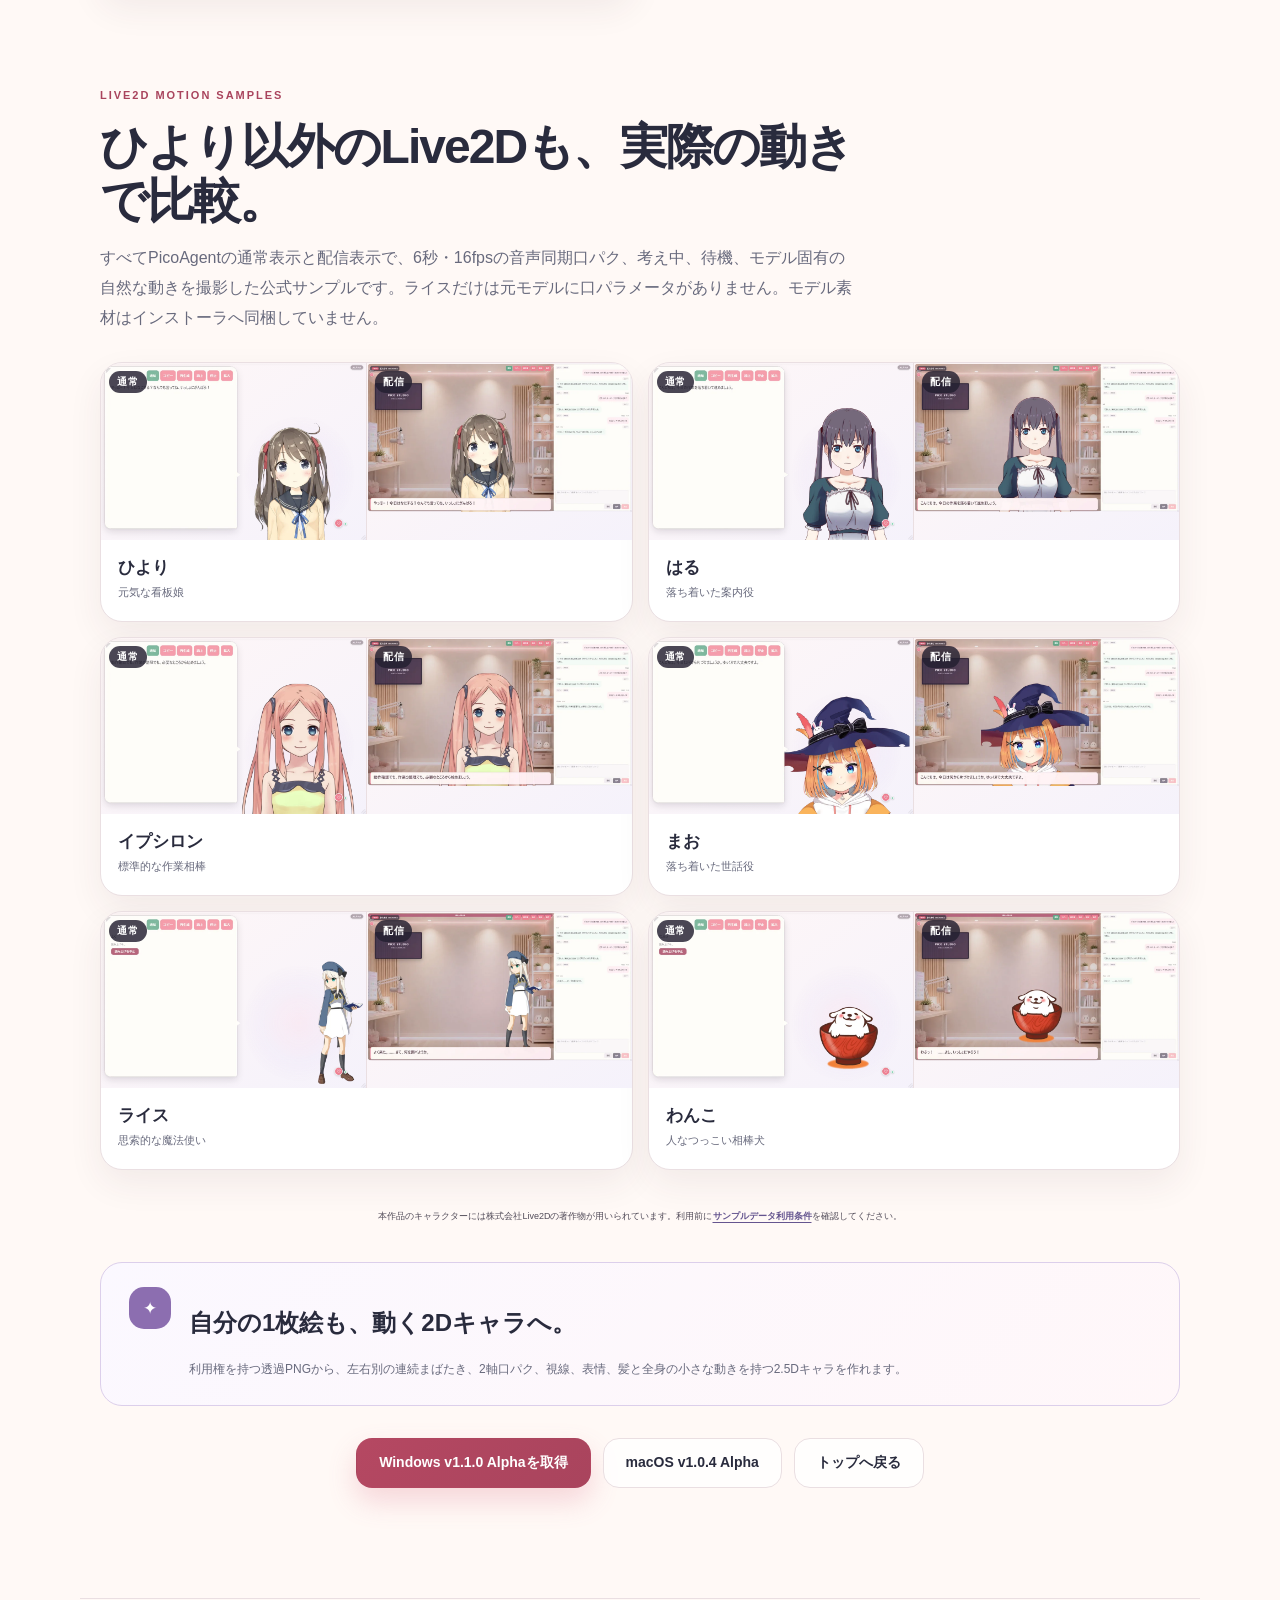
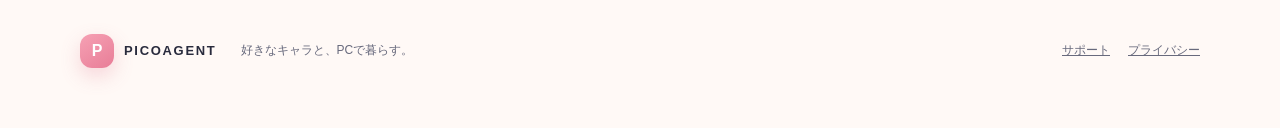
==== commit 6f89f202: "公開LPをWindows v1.1.0 Alphaへ同期 - index.html / characters.html / README.md の取得リンクと版表記を v1.1.0 へ更新する - l" ====
--- a/characters.html
+++ b/characters.html
@@ -14,7 +14,7 @@
     <header class="site-header" aria-label="サイトヘッダー">
       <a class="logo" href="index.html"><span class="logo-mark" aria-hidden="true">P</span><span>PICOAGENT</span></a>
       <nav class="site-nav" aria-label="ページナビゲーション"><a href="index.html">トップ</a><a href="#included">付属キャラ</a><a href="#live2d">Live2D例</a><a href="#creator">自作キャラ</a></nav>
-      <a class="button small" href="https://github.com/benybeny777/PicoAgent-Distribution/releases/tag/v1.0.5">Windows v1.0.5 Alpha</a>
+      <a class="button small" href="https://github.com/benybeny777/PicoAgent-Distribution/releases/tag/v1.1.0">Windows v1.1.0 Alpha</a>
     </header>
   </div>
   <main id="main" class="character-catalog">
@@ -47,9 +47,9 @@
     </section>
     <p class="license-note catalog-license">本作品のキャラクターには株式会社Live2Dの著作物が用いられています。利用前に<a href="https://www.live2d.com/learn/sample/model-terms/">サンプルデータ利用条件</a>を確認してください。</p>
       <aside class="creator-note" id="creator"><span aria-hidden="true">✦</span><div><h2>自分の1枚絵も、動く2Dキャラへ。</h2><p>利用権を持つ透過PNGから、左右別の連続まばたき、2軸口パク、視線、表情、髪と全身の小さな動きを持つ2.5Dキャラを作れます。</p></div></aside>
-    <p class="catalog-actions"><a class="button primary" href="https://github.com/benybeny777/PicoAgent-Distribution/releases/tag/v1.0.5">Windows v1.0.5 Alphaを取得</a><a class="button secondary" href="https://github.com/benybeny777/PicoAgent-Distribution/releases/tag/v1.0.4">macOS v1.0.4 Alpha</a><a class="button secondary" href="index.html">トップへ戻る</a></p>
+    <p class="catalog-actions"><a class="button primary" href="https://github.com/benybeny777/PicoAgent-Distribution/releases/tag/v1.1.0">Windows v1.1.0 Alphaを取得</a><a class="button secondary" href="https://github.com/benybeny777/PicoAgent-Distribution/releases/tag/v1.0.4">macOS v1.0.4 Alpha</a><a class="button secondary" href="index.html">トップへ戻る</a></p>
   </main>
-  <a class="mobile-download" href="https://github.com/benybeny777/PicoAgent-Distribution/releases/tag/v1.0.5"><span><b>v1.0.5 Alpha</b><small>Windows 10 / 11</small></span><strong>無料で取得</strong></a>
+  <a class="mobile-download" href="https://github.com/benybeny777/PicoAgent-Distribution/releases/tag/v1.1.0"><span><b>v1.1.0 Alpha</b><small>Windows 10 / 11</small></span><strong>無料で取得</strong></a>
   <footer class="site-footer"><a class="logo" href="index.html"><span class="logo-mark" aria-hidden="true">P</span><span>PICOAGENT</span></a><p>好きなキャラと、PCで暮らす。</p><nav><a href="support.html">サポート</a><a href="privacy.html">プライバシー</a></nav></footer>
 </body>
 </html>
